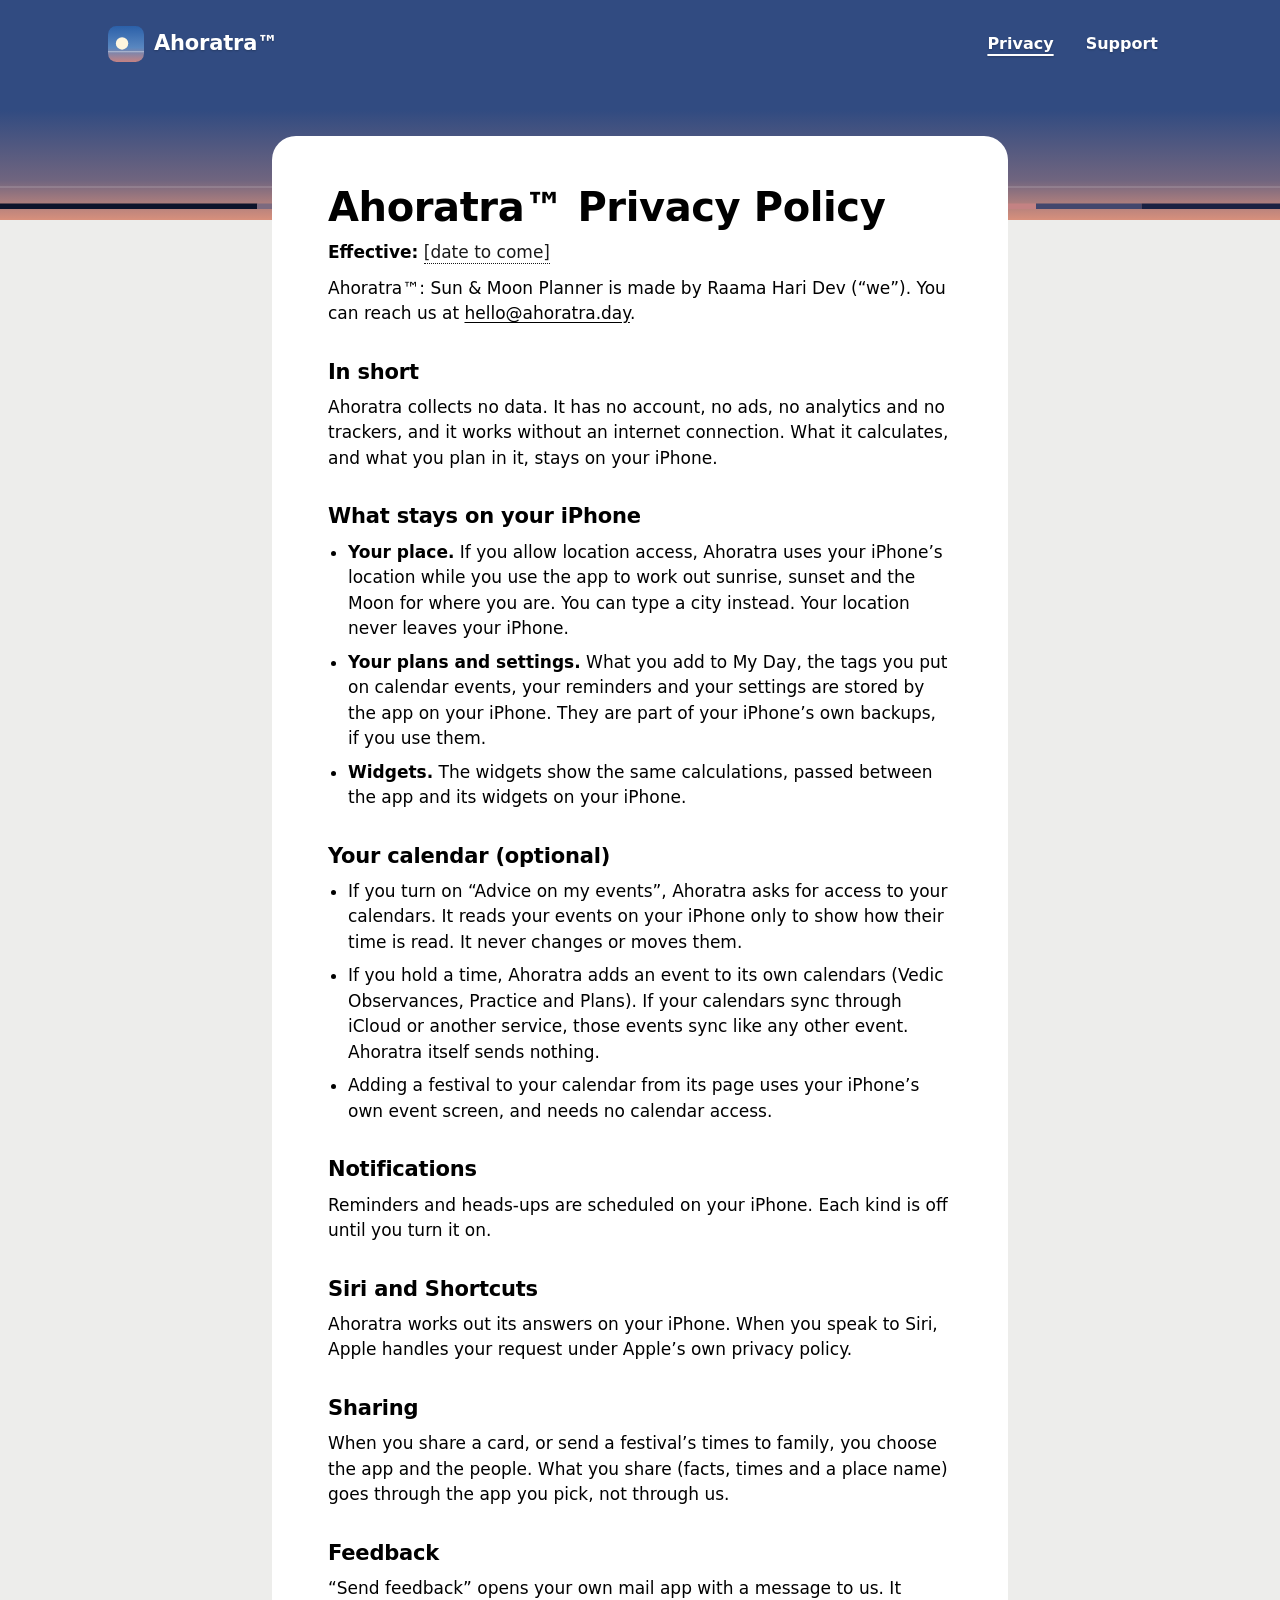
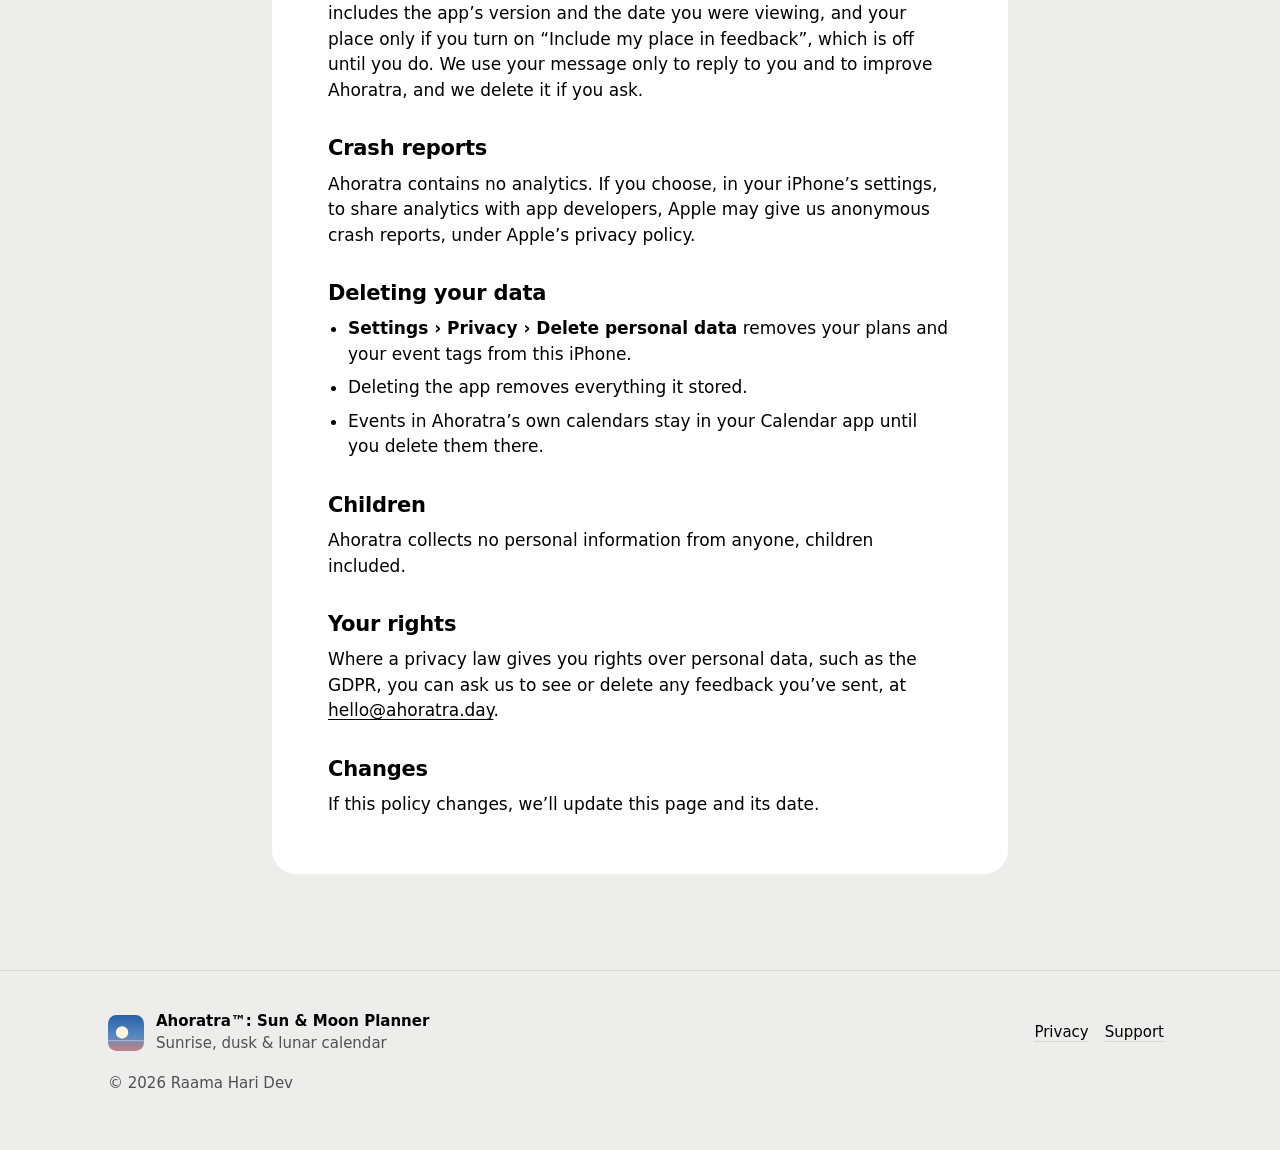
==== privacy/index.html @ 3776868d "No Apple Watch in 1.0.1 for now (D375): the home page lists widgets for the Lock Screen, the Home Sc" ====
<!doctype html>
<html lang="en">
<head>
<meta charset="utf-8">
<meta name="viewport" content="width=device-width, initial-scale=1">
<title>Ahoratra™ Privacy Policy</title>
<meta name="description" content="Ahoratra™ Privacy Policy">
<meta name="color-scheme" content="light dark">
<meta name="theme-color" content="#314B81" media="(prefers-color-scheme: light)">
<meta name="theme-color" content="#091024" media="(prefers-color-scheme: dark)">
<link rel="icon" href="/favicon.svg" type="image/svg+xml">
<link rel="apple-touch-icon" href="/apple-touch-icon.png">
<meta property="og:title" content="Ahoratra™: Sun &amp; Moon Planner">
<meta property="og:description" content="Sunrise, dusk &amp; lunar calendar">
<meta property="og:image" content="https://ahoratra.day/og.png">
<meta property="og:url" content="https://ahoratra.day/">
<link rel="stylesheet" href="/assets/site.css">
</head>
<body>
<div class="site">
<section class="slim"><div class="sky"><svg viewBox="0 0 1440 240" preserveAspectRatio="xMidYMax slice" aria-hidden="true" focusable="false"><defs><linearGradient id="sskyd" x1="0" y1="0" x2="0" y2="1"><stop offset="0" stop-color="#314B81"/><stop offset=".5" stop-color="#314B81"/><stop offset=".82" stop-color="#70657F"/><stop offset="1" stop-color="#D8907C"/></linearGradient><linearGradient id="sskyn" x1="0" y1="0" x2="0" y2="1"><stop offset="0" stop-color="#091024"/><stop offset=".7" stop-color="#0C1329"/><stop offset="1" stop-color="#101830"/></linearGradient><radialGradient id="sglow"><stop offset="0" stop-color="#FFAF7F" stop-opacity=".45"/><stop offset="1" stop-color="#FFAF7F" stop-opacity="0"/></radialGradient><radialGradient id="smglow"><stop offset="0" stop-color="#F6F4EC" stop-opacity=".22"/><stop offset="1" stop-color="#F6F4EC" stop-opacity="0"/></radialGradient></defs><g class="day"><rect width="1440" height="240" style="fill:url(#sskyd)"/></g><g class="night"><rect width="1440" height="240" style="fill:url(#sskyn)"/><circle cx="97" cy="179.48000000000002" r="1.0" style="fill:#FFFFFF;opacity:0.40"/><circle cx="194" cy="155.48000000000002" r="1.4" style="fill:#FFFFFF;opacity:0.50"/><circle cx="291" cy="176.48000000000002" r="0.7" style="fill:#FFFFFF;opacity:0.60"/><circle cx="388" cy="181.48000000000002" r="1.0" style="fill:#FFFFFF;opacity:0.30"/><circle cx="485" cy="170.48000000000002" r="1.4" style="fill:#FFFFFF;opacity:0.40"/><circle cx="582" cy="143.48000000000002" r="0.7" style="fill:#FFFFFF;opacity:0.50"/><circle cx="679" cy="161.48000000000002" r="1.0" style="fill:#FFFFFF;opacity:0.60"/><circle cx="776" cy="163.48000000000002" r="1.4" style="fill:#FFFFFF;opacity:0.30"/><circle cx="873" cy="149.48000000000002" r="0.7" style="fill:#FFFFFF;opacity:0.40"/><circle cx="970" cy="180.48000000000002" r="1.0" style="fill:#FFFFFF;opacity:0.50"/><circle cx="1067" cy="134.48000000000002" r="1.4" style="fill:#FFFFFF;opacity:0.60"/><circle cx="1164" cy="133.48000000000002" r="0.7" style="fill:#FFFFFF;opacity:0.30"/><circle cx="1261" cy="177.48000000000002" r="1.0" style="fill:#FFFFFF;opacity:0.40"/><circle cx="1358" cy="144.48000000000002" r="1.4" style="fill:#FFFFFF;opacity:0.50"/><circle cx="15" cy="156.48000000000002" r="0.7" style="fill:#FFFFFF;opacity:0.60"/><circle cx="112" cy="152.48000000000002" r="1.0" style="fill:#FFFFFF;opacity:0.30"/><circle cx="209" cy="132.48000000000002" r="1.4" style="fill:#FFFFFF;opacity:0.40"/><circle cx="306" cy="157.48000000000002" r="0.7" style="fill:#FFFFFF;opacity:0.50"/><circle cx="403" cy="166.48000000000002" r="1.0" style="fill:#FFFFFF;opacity:0.60"/><circle cx="500" cy="159.48000000000002" r="1.4" style="fill:#FFFFFF;opacity:0.30"/><circle cx="597" cy="136.48000000000002" r="0.7" style="fill:#FFFFFF;opacity:0.40"/><circle cx="694" cy="158.48000000000002" r="1.0" style="fill:#FFFFFF;opacity:0.50"/><circle cx="791" cy="164.48000000000002" r="1.4" style="fill:#FFFFFF;opacity:0.60"/><circle cx="888" cy="154.48000000000002" r="0.7" style="fill:#FFFFFF;opacity:0.30"/><circle cx="985" cy="128.48000000000002" r="1.0" style="fill:#FFFFFF;opacity:0.40"/><circle cx="1082" cy="147.48000000000002" r="1.4" style="fill:#FFFFFF;opacity:0.50"/><circle cx="1179" cy="150.48000000000002" r="0.7" style="fill:#FFFFFF;opacity:0.60"/><circle cx="1276" cy="137.48000000000002" r="1.0" style="fill:#FFFFFF;opacity:0.30"/><circle cx="1373" cy="169.48000000000002" r="1.4" style="fill:#FFFFFF;opacity:0.40"/><circle cx="30" cy="185.48000000000002" r="0.7" style="fill:#FFFFFF;opacity:0.50"/><circle cx="127" cy="185.48000000000002" r="1.0" style="fill:#FFFFFF;opacity:0.60"/><circle cx="224" cy="169.48000000000002" r="1.4" style="fill:#FFFFFF;opacity:0.30"/><circle cx="321" cy="137.48000000000002" r="0.7" style="fill:#FFFFFF;opacity:0.40"/><circle cx="418" cy="150.48000000000002" r="1.0" style="fill:#FFFFFF;opacity:0.50"/><circle cx="515" cy="147.48000000000002" r="1.4" style="fill:#FFFFFF;opacity:0.60"/><circle cx="612" cy="128.48000000000002" r="0.7" style="fill:#FFFFFF;opacity:0.30"/><circle cx="709" cy="154.48000000000002" r="1.0" style="fill:#FFFFFF;opacity:0.40"/><circle cx="806" cy="164.48000000000002" r="1.4" style="fill:#FFFFFF;opacity:0.50"/><circle cx="903" cy="158.48000000000002" r="0.7" style="fill:#FFFFFF;opacity:0.60"/></g><line x1="0" y1="204" x2="1440" y2="204" style="stroke:#FFFFFF;stroke-width:1;opacity:.28"/><rect x="0.0" y="222" width="302.4" height="6" style="fill:#0D142B"/><rect x="302.4" y="222" width="72.0" height="6" style="fill:#7C6A7F"/><rect x="374.4" y="222" width="374.4" height="6" style="fill:#6E94C1"/><rect x="748.8" y="222" width="345.6" height="6" style="fill:#5A86BC"/><rect x="1094.4" y="222" width="57.6" height="6" style="fill:#C48283"/><rect x="1152.0" y="222" width="115.2" height="6" style="fill:#43476D"/><rect x="1267.2" y="222" width="172.8" height="6" style="fill:#1A2142"/></svg></div><header class="hdr"><div class="wrap"><a class="brand" href="/"><svg class="icon" viewBox="0 0 64 64" aria-hidden="true" focusable="false"><defs><linearGradient id="igh" x1="0" y1="0" x2="0" y2="1"><stop offset="0" stop-color="#2B60A9"/><stop offset=".6" stop-color="#5987C0"/><stop offset="1" stop-color="#C48283"/></linearGradient></defs><rect width="64" height="64" rx="15" fill="url(#igh)"/><circle cx="25" cy="31" r="11" fill="#FFF6DE"/><rect x="0" y="45" width="64" height="1.6" fill="#FFFFFF" fill-opacity=".5"/></svg><span>Ahoratra™</span></a><nav aria-label="Site"><a href="/privacy/" aria-current="page">Privacy</a><a href="/support/">Support</a></nav></div></header></section><main id="main" class="doc"><article class="sheet"><h1>Ahoratra™ Privacy Policy</h1>
<p><strong>Effective:</strong> <span class="mark">[date to come]</span></p>
<p>Ahoratra™: Sun &amp; Moon Planner is made by Raama Hari Dev (“we”). You can reach us at <a href="mailto:hello@ahoratra.day">hello@ahoratra.day</a>.</p>
<h2>In short</h2>
<p>Ahoratra collects no data. It has no account, no ads, no analytics and no trackers, and it works without an internet connection. What it calculates, and what you plan in it, stays on your iPhone.</p>
<h2>What stays on your iPhone</h2>
<ul><li><strong>Your place.</strong> If you allow location access, Ahoratra uses your iPhone’s location while you use the app to work out sunrise, sunset and the Moon for where you are. You can type a city instead. Your location never leaves your iPhone.</li><li><strong>Your plans and settings.</strong> What you add to My Day, the tags you put on calendar events, your reminders and your settings are stored by the app on your iPhone. They are part of your iPhone’s own backups, if you use them.</li><li><strong>Widgets.</strong> The widgets show the same calculations, passed between the app and its widgets on your iPhone.</li></ul>
<h2>Your calendar (optional)</h2>
<ul><li>If you turn on “Advice on my events”, Ahoratra asks for access to your calendars. It reads your events on your iPhone only to show how their time is read. It never changes or moves them.</li><li>If you hold a time, Ahoratra adds an event to its own calendars (Vedic Observances, Practice and Plans). If your calendars sync through iCloud or another service, those events sync like any other event. Ahoratra itself sends nothing.</li><li>Adding a festival to your calendar from its page uses your iPhone’s own event screen, and needs no calendar access.</li></ul>
<h2>Notifications</h2>
<p>Reminders and heads-ups are scheduled on your iPhone. Each kind is off until you turn it on.</p>
<h2>Siri and Shortcuts</h2>
<p>Ahoratra works out its answers on your iPhone. When you speak to Siri, Apple handles your request under Apple’s own privacy policy.</p>
<h2>Sharing</h2>
<p>When you share a card, or send a festival’s times to family, you choose the app and the people. What you share (facts, times and a place name) goes through the app you pick, not through us.</p>
<h2>Feedback</h2>
<p>“Send feedback” opens your own mail app with a message to us. It includes the app’s version and the date you were viewing, and your place only if you turn on “Include my place in feedback”, which is off until you do. We use your message only to reply to you and to improve Ahoratra, and we delete it if you ask.</p>
<h2>Crash reports</h2>
<p>Ahoratra contains no analytics. If you choose, in your iPhone’s settings, to share analytics with app developers, Apple may give us anonymous crash reports, under Apple’s privacy policy.</p>
<h2>Deleting your data</h2>
<ul><li><strong>Settings › Privacy › Delete personal data</strong> removes your plans and your event tags from this iPhone.</li><li>Deleting the app removes everything it stored.</li><li>Events in Ahoratra’s own calendars stay in your Calendar app until you delete them there.</li></ul>
<h2>Children</h2>
<p>Ahoratra collects no personal information from anyone, children included.</p>
<h2>Your rights</h2>
<p>Where a privacy law gives you rights over personal data, such as the GDPR, you can ask us to see or delete any feedback you’ve sent, at <a href="mailto:hello@ahoratra.day">hello@ahoratra.day</a>.</p>
<h2>Changes</h2>
<p>If this policy changes, we’ll update this page and its date.</p></article></main><footer class="ftr"><div class="wrap"><div class="ftr-brand"><svg class="icon" viewBox="0 0 64 64" aria-hidden="true" focusable="false"><defs><linearGradient id="igf" x1="0" y1="0" x2="0" y2="1"><stop offset="0" stop-color="#2B60A9"/><stop offset=".6" stop-color="#5987C0"/><stop offset="1" stop-color="#C48283"/></linearGradient></defs><rect width="64" height="64" rx="15" fill="url(#igf)"/><circle cx="25" cy="31" r="11" fill="#FFF6DE"/><rect x="0" y="45" width="64" height="1.6" fill="#FFFFFF" fill-opacity=".5"/></svg><div><p class="ftr-name">Ahoratra™: Sun &amp; Moon Planner</p><p class="ftr-sub">Sunrise, dusk &amp; lunar calendar</p></div></div><nav aria-label="Footer"><a href="/privacy/">Privacy</a><a href="/support/">Support</a></nav><p class="copy">© 2026 Raama Hari Dev</p></div></footer>
</div>
</body>
</html>
---- assets/site.css ----
/* ahoratra.day — one stylesheet, system fonts only, no outside requests.
   Tokens are the app's (1.0.1 canvas): page #EDEDEB / #000000, cards #FFFFFF / #1C1C1E, ink #000000 / #FFFFFF,
   secondary ink #505055 / #AEAEB2, separators #D6D6D3 / #38383A. The sky is the app's: dusk by day, night in dark mode.
   Layout answers to the width of .site (a container), so the same CSS draws the phone and desktop boards. */

*, *::before, *::after { box-sizing: border-box; }
html { -webkit-text-size-adjust: 100%; text-size-adjust: 100%; }
html, body { margin: 0; }
body { background: #EDEDEB; }
@media (prefers-color-scheme: dark) { body { background: #000000; } }

.site {
  container: site / inline-size;
  --bg: #EDEDEB; --surface: #FFFFFF; --ink: #000000; --ink2: #505055; --sep: #D6D6D3;
  --btn: #000000; --btn-ink: #FFFFFF; --shadow: 0 24px 60px rgba(8, 18, 46, 0.22);
  background: var(--bg); color: var(--ink);
  font-family: -apple-system, BlinkMacSystemFont, "SF Pro Text", "SF Pro", system-ui, "Segoe UI", Roboto, "Helvetica Neue", Arial, sans-serif;
  font-size: 17px; line-height: 1.5; -webkit-font-smoothing: antialiased; font-kerning: normal;
}
.site[data-theme="dark"] {
  --bg: #000000; --surface: #1C1C1E; --ink: #FFFFFF; --ink2: #AEAEB2; --sep: #38383A;
  --btn: #FFFFFF; --btn-ink: #000000; --shadow: 0 24px 60px rgba(0, 0, 0, 0.6);
}
@media (prefers-color-scheme: dark) {
  .site:not([data-theme="light"]) {
    --bg: #000000; --surface: #1C1C1E; --ink: #FFFFFF; --ink2: #AEAEB2; --sep: #38383A;
    --btn: #FFFFFF; --btn-ink: #000000; --shadow: 0 24px 60px rgba(0, 0, 0, 0.6);
  }
}

/* the sky: dusk by day, night in dark mode */
.sky { position: absolute; inset: 0; overflow: hidden; }
.sky svg { display: block; width: 100%; height: 100%; }
.sky .night { display: none; }
.site[data-theme="dark"] .sky .day { display: none; }
.site[data-theme="dark"] .sky .night { display: inline; }
@media (prefers-color-scheme: dark) {
  .site:not([data-theme="light"]) .sky .day { display: none; }
  .site:not([data-theme="light"]) .sky .night { display: inline; }
}

a { color: inherit; }
a:focus-visible { outline: 3px solid #6E94C1; outline-offset: 3px; border-radius: 6px; }
.wrap { max-width: 1160px; margin: 0 auto; padding: 0 20px; }
.icon { display: block; width: 32px; height: 32px; flex-shrink: 0; }

/* words still to come: the canvas's dotted mark */
.mark { border-bottom: 1.5px dotted currentColor; padding-bottom: 1px; opacity: 0.9; }

/* header, over the sky */
.hdr { position: relative; z-index: 2; color: #FFFFFF; }
.hdr .wrap { display: flex; align-items: center; justify-content: space-between; gap: 12px; min-height: 72px; }
.brand { display: inline-flex; align-items: center; gap: 10px; min-height: 44px; text-decoration: none; font-size: 19px; font-weight: 600; letter-spacing: -0.2px; text-shadow: 0 1px 2px rgba(0, 0, 0, 0.22); }
.hdr nav { display: flex; gap: 4px; }
.hdr nav a { display: inline-flex; align-items: center; min-height: 44px; padding: 0 10px; text-decoration: none; font-size: 15px; font-weight: 600; text-shadow: 0 1px 2px rgba(0, 0, 0, 0.22); }
.hdr nav a:hover, .hdr nav a[aria-current="page"] { text-decoration: underline; text-underline-offset: 5px; text-decoration-thickness: 1.5px; }

/* the hero: the sky first */
.hero { position: relative; color: #FFFFFF; margin-bottom: 0; }
.hero-in { position: relative; z-index: 1; display: flex; flex-direction: column; align-items: stretch; padding-top: 28px; }
.hero-text { text-shadow: 0 1px 2px rgba(0, 0, 0, 0.22); }
.eyebrow { margin: 0; font-size: 15px; font-weight: 600; letter-spacing: 0.2px; opacity: 0.92; }
.hero h1 { margin: 8px 0 0; font-size: 38px; line-height: 1.1; font-weight: 700; letter-spacing: -0.6px; text-wrap: balance; }
.lede { margin: 16px 0 0; font-size: 18px; line-height: 1.5; max-width: 36ch; }
.cta { margin-top: 26px; display: flex; }
.cta-soon { margin: 0; display: inline-flex; align-items: center; min-height: 52px; padding: 0 24px; border-radius: 26px;
  border: 1.5px solid rgba(255, 255, 255, 0.9); color: #FFFFFF; font-size: 17px; font-weight: 600; letter-spacing: -0.2px; text-shadow: none; }
/* at launch: Apple's badge, unmodified; clear space a quarter of its height */
.badge { display: inline-block; padding: 14px; margin: -14px; line-height: 0; }
.badge img { display: block; height: 54px; width: auto; }
.badge-slot { display: inline-flex; align-items: center; justify-content: center; min-height: 54px; max-width: 340px; padding: 6px 14px;
  border: 1.5px dashed rgba(255, 255, 255, 0.85); border-radius: 10px; font-size: 13px; line-height: 1.35; color: #FFFFFF; text-shadow: none; }

/* screenshots: the capture itself, rounded like the screen, no device frame (Apple's marketing guidelines) */
.shot { margin: 0; }
.screen { display: block; width: 100%; aspect-ratio: 1320 / 2868; border-radius: 13% / 6%; overflow: hidden; background: var(--surface); box-shadow: var(--shadow); }
.screen img { display: block; width: 100%; height: 100%; object-fit: cover; }
.slot { display: flex; align-items: center; justify-content: center; padding: 24px; text-align: center; color: var(--ink2);
  font-size: 13px; line-height: 1.4; outline: 1.5px dashed var(--ink2); outline-offset: -10px; }
.hero-shot { width: 236px; margin: 36px auto -176px; position: relative; }

/* the sections, in W21's order */
main { display: block; }
.feat { padding: 64px 0 8px; }
.feat.first { padding-top: 220px; }
.feat .wrap { display: grid; gap: 32px; }
.feat .shot { width: 236px; justify-self: center; }
.kicker { margin: 0 0 10px; font-size: 13px; line-height: 1.4; font-weight: 700; letter-spacing: 0.9px; color: var(--ink2); }
.h { margin: 0; font-size: 28px; line-height: 1.15; font-weight: 700; letter-spacing: -0.4px; text-wrap: balance; }
.pts { margin: 18px 0 0; padding: 0; list-style: none; display: grid; gap: 12px; max-width: 34em; }
.pts li { position: relative; padding-left: 22px; color: var(--ink); }
.pts li::before { content: ""; position: absolute; left: 2px; top: 0.62em; width: 8px; height: 8px; border-radius: 4px; background: #C48283; }
.feat.cont { padding-top: 40px; }

/* the closing band: private by design, under the night sky's colors */
.band { position: relative; margin-top: 88px; color: #FFFFFF; }
.band-in { position: relative; z-index: 1; padding-top: 64px; padding-bottom: 88px; text-shadow: 0 1px 2px rgba(0, 0, 0, 0.22); }
.band .kicker { color: rgba(255, 255, 255, 0.86); }
.band .pts li { color: #FFFFFF; }
.band .pts li::before { background: #FFF6DE; }

/* footer */
.ftr { padding: 40px 0 56px; border-top: 1px solid var(--sep); color: var(--ink2); font-size: 15px; line-height: 1.45; }
.ftr .wrap { display: grid; gap: 18px; }
.ftr-brand { display: flex; gap: 12px; align-items: center; }
.ftr-name { margin: 0; color: var(--ink); font-weight: 600; }
.ftr-sub, .copy, .legal { margin: 0; }
.ftr nav { display: flex; gap: 8px; flex-wrap: wrap; }
.ftr nav a { display: inline-flex; align-items: center; min-height: 44px; padding: 0 8px; margin-left: -8px; color: var(--ink); text-decoration: underline; text-underline-offset: 4px; text-decoration-color: var(--sep); }
.legal { font-size: 13px; }

/* privacy and support: a slim sky, then the page as a sheet */
.slim { position: relative; min-height: 168px; }
.doc { position: relative; margin: -56px auto 0; max-width: 760px; padding: 0 12px 64px; }
.sheet { background: var(--surface); border-radius: 20px; padding: 28px 20px 36px; }
.sheet h1 { margin: 0; font-size: 30px; line-height: 1.15; font-weight: 700; letter-spacing: -0.4px; }
.sheet h2 { margin: 32px 0 8px; font-size: 21px; line-height: 1.25; font-weight: 700; letter-spacing: -0.2px; }
.sheet h3 { margin: 24px 0 4px; font-size: 17px; line-height: 1.35; font-weight: 700; }
.sheet p { margin: 10px 0 0; }
.sheet ul { margin: 10px 0 0; padding-left: 20px; display: grid; gap: 8px; }
.sheet a { text-underline-offset: 3px; }

/* desktop: from 760 px of width */
@container site (min-width: 760px) {
  .wrap { padding: 0 48px; }
  .icon { width: 36px; height: 36px; }
  .hdr .wrap { min-height: 88px; }
  .brand { font-size: 21px; }
  .hdr nav a { font-size: 16px; padding: 0 14px; }
  .hero-in { flex-direction: row; align-items: flex-end; justify-content: space-between; gap: 48px; padding-top: 56px; }
  .hero-text { padding-bottom: 150px; max-width: 640px; }
  .hero h1 { font-size: 60px; letter-spacing: -1.2px; }
  .lede { font-size: 21px; }
  .hero-shot { width: 300px; margin: 0 24px -200px 0; flex-shrink: 0; }
  .feat { padding: 96px 0 8px; }
  .feat.first { padding-top: 120px; }
  .feat.first .feat-text { max-width: 640px; }
  .feat .wrap { grid-template-columns: minmax(0, 1fr) 300px; align-items: center; column-gap: 96px; }
  .feat.flip .wrap { grid-template-columns: 300px minmax(0, 1fr); }
  .feat.flip .shot { order: -1; }
  .feat .shot { width: 300px; }
  .h { font-size: 44px; letter-spacing: -0.8px; }
  .pts { font-size: 19px; }
  .band-in { padding-top: 96px; padding-bottom: 120px; max-width: 900px; margin: 0 auto; }
  .ftr .wrap { grid-template-columns: 1fr auto; align-items: center; }
  .ftr .copy, .ftr .legal { grid-column: 1 / -1; }
  .slim { min-height: 220px; }
  .doc { margin-top: -84px; padding-bottom: 96px; }
  .sheet { padding: 48px 56px 56px; border-radius: 24px; }
  .sheet h1 { font-size: 40px; }
}
@media (prefers-reduced-motion: reduce) { * { scroll-behavior: auto; } }

/* Until M-101i's screenshots arrive (added by the Code Advisor, 2 Nov 2026).
   An empty slot (.screen.slot) hides its figure, and its section's text takes the full width. When a slot is replaced
   by the screenshot <img>, as each SHOT comment in index.html says, these rules stop matching on their own. */
.shot:has(> .slot) { display: none; }
body:has(.hero-shot > .slot) .feat.first { padding-top: 64px; }
.feat .wrap:has(> .shot > .slot) { grid-template-columns: minmax(0, 1fr); }
.feat .wrap:has(> .shot > .slot) .feat-text { max-width: 680px; }
@container site (min-width: 760px) {
  .feat .wrap:has(> .shot > .slot), .feat.flip .wrap:has(> .shot > .slot) { grid-template-columns: minmax(0, 1fr); }
}

/* Until the hero's screenshot arrives (Claude Design, 2 Nov 2026): the phone's hero keeps the sky's arc and horizon
   below the button, as the desktop's does, so the day's strip no longer runs through it. Like the rules above, it stops
   matching once shot-1 is in. */
body:has(.hero-shot > .slot) .hero-text { padding-bottom: 196px; }
@container site (min-width: 760px) {
  body:has(.hero-shot > .slot) .hero-text { padding-bottom: 150px; }
}
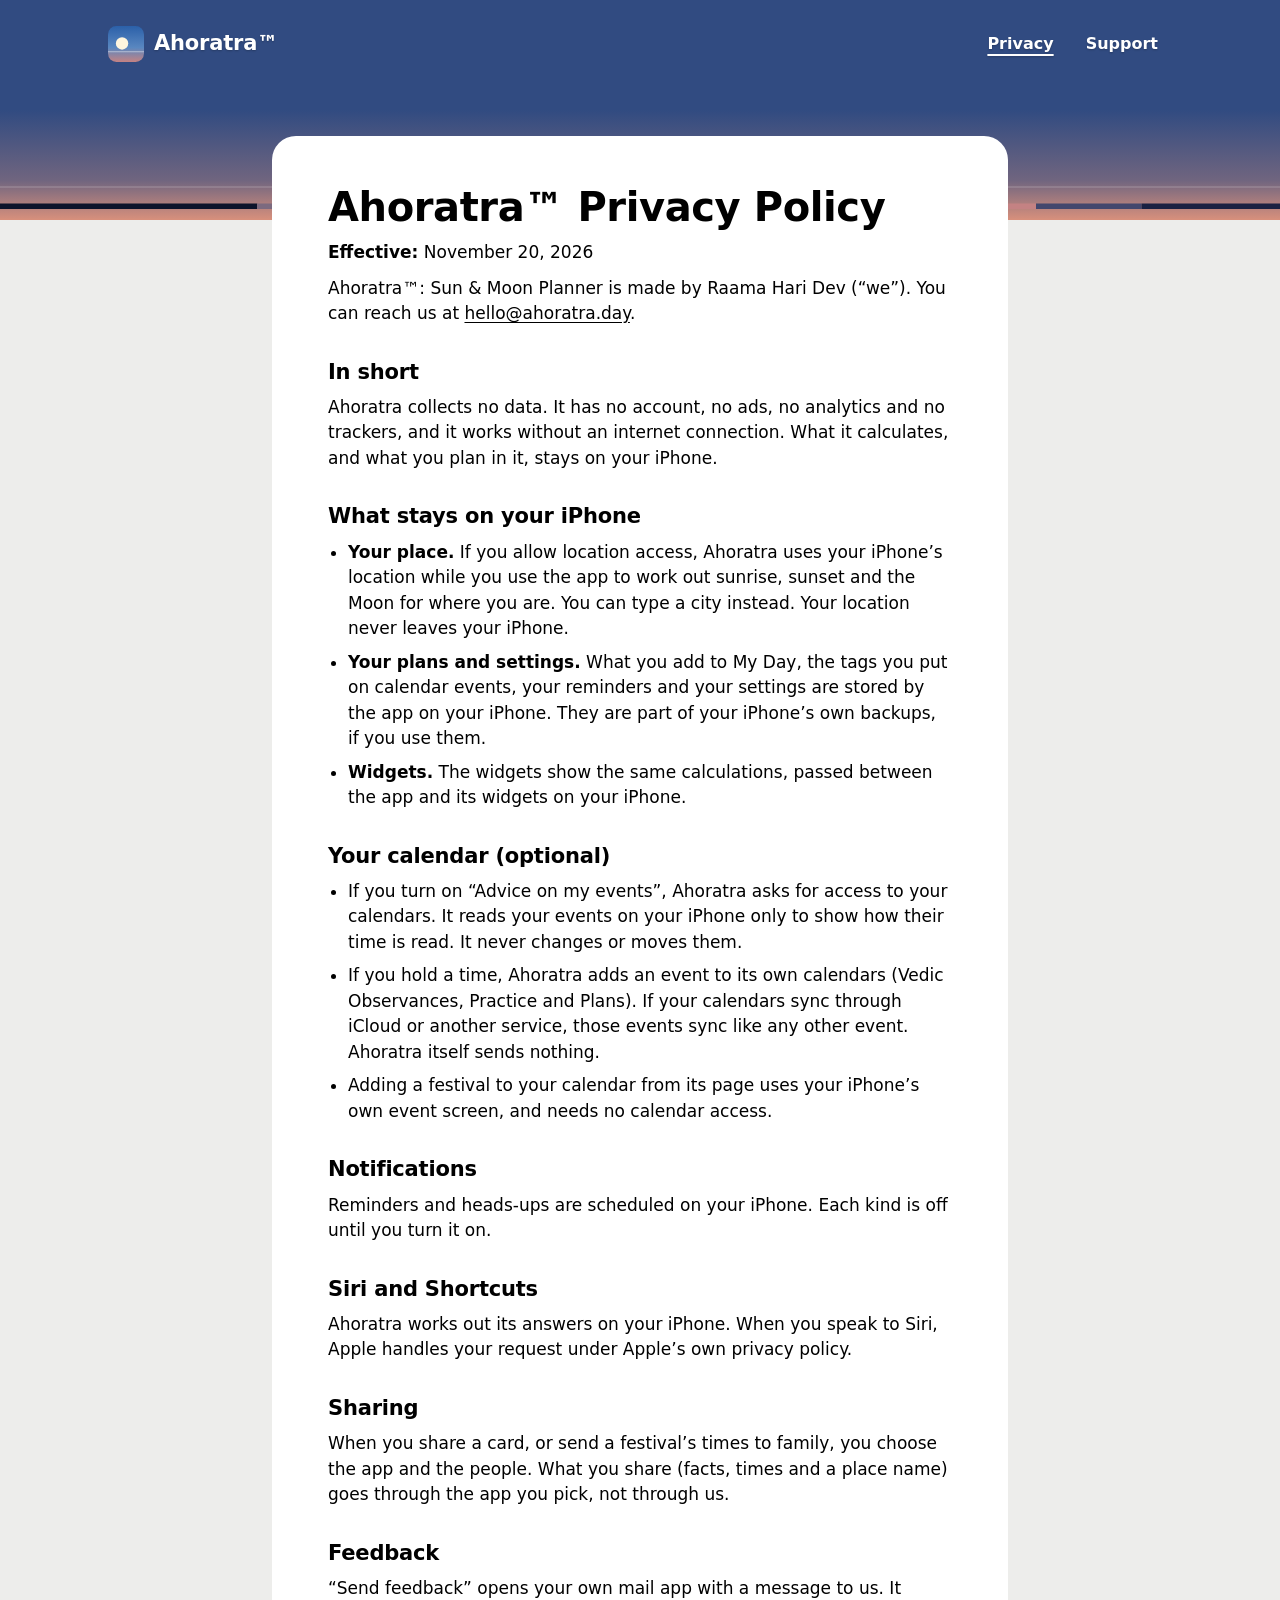
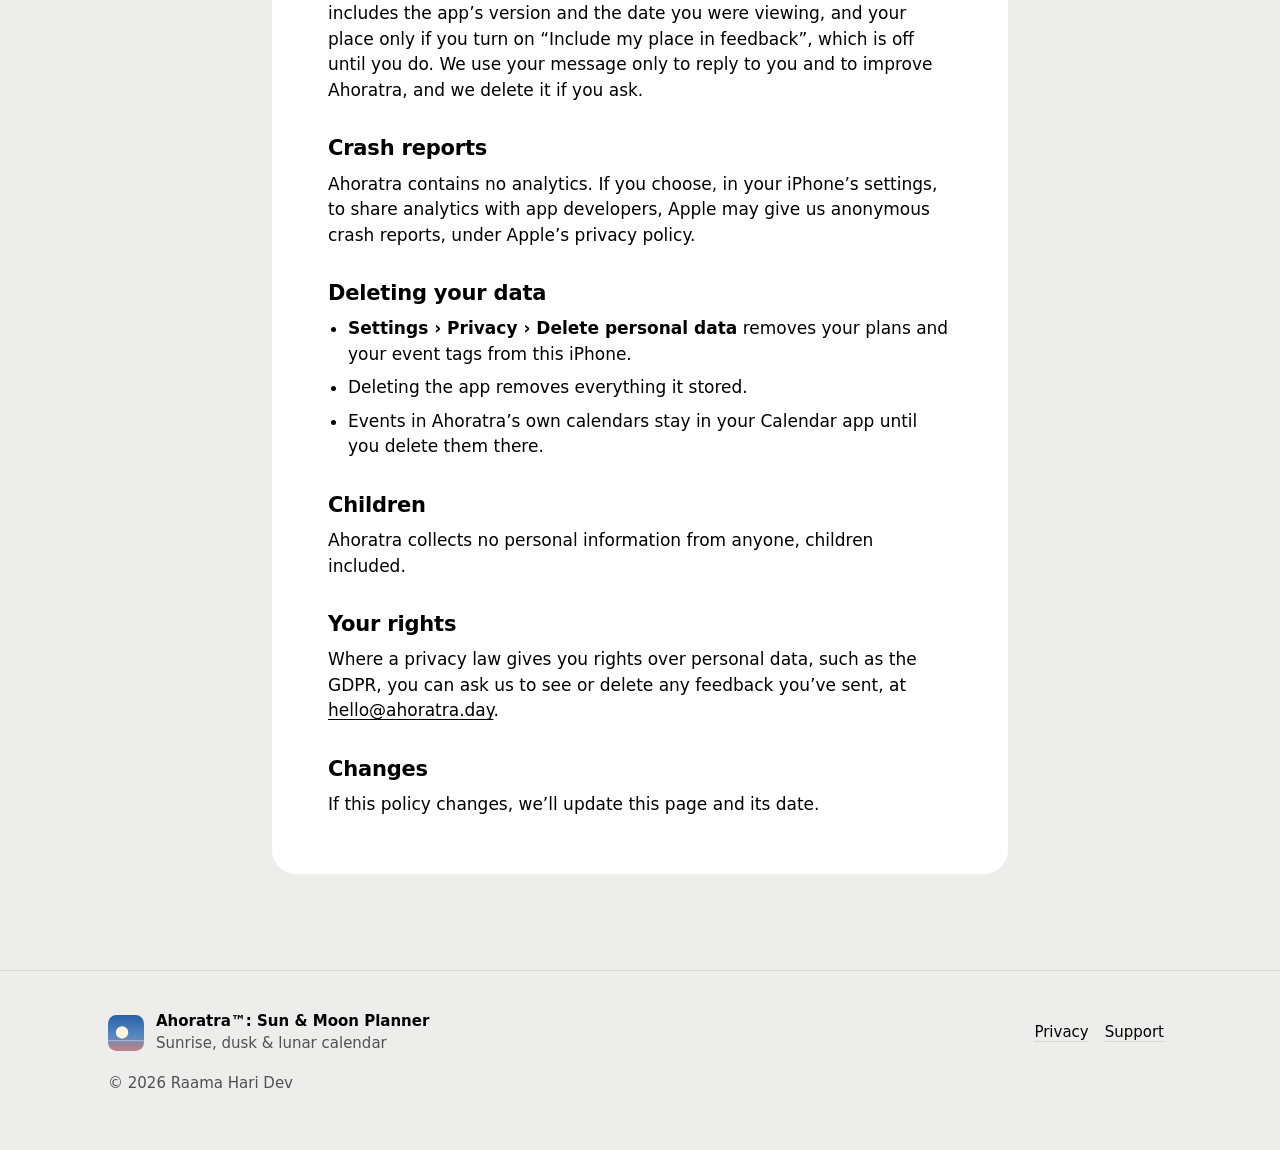
==== commit eb14148b: "Privacy: effective November 20, 2026 (D374), on the page from 3 Nov (D382) Co-Authored-By: Claude Op" ====
--- a/privacy/index.html
+++ b/privacy/index.html
@@ -8,7 +8,7 @@
 <meta name="color-scheme" content="light dark">
 <meta name="theme-color" content="#314B81" media="(prefers-color-scheme: light)">
 <meta name="theme-color" content="#091024" media="(prefers-color-scheme: dark)">
-<link rel="icon" href="/favicon.svg" type="image/svg+xml">
+<link rel="icon" href="/favicon.png" type="image/png">
 <link rel="apple-touch-icon" href="/apple-touch-icon.png">
 <meta property="og:title" content="Ahoratra™: Sun &amp; Moon Planner">
 <meta property="og:description" content="Sunrise, dusk &amp; lunar calendar">
@@ -19,7 +19,7 @@
 <body>
 <div class="site">
 <section class="slim"><div class="sky"><svg viewBox="0 0 1440 240" preserveAspectRatio="xMidYMax slice" aria-hidden="true" focusable="false"><defs><linearGradient id="sskyd" x1="0" y1="0" x2="0" y2="1"><stop offset="0" stop-color="#314B81"/><stop offset=".5" stop-color="#314B81"/><stop offset=".82" stop-color="#70657F"/><stop offset="1" stop-color="#D8907C"/></linearGradient><linearGradient id="sskyn" x1="0" y1="0" x2="0" y2="1"><stop offset="0" stop-color="#091024"/><stop offset=".7" stop-color="#0C1329"/><stop offset="1" stop-color="#101830"/></linearGradient><radialGradient id="sglow"><stop offset="0" stop-color="#FFAF7F" stop-opacity=".45"/><stop offset="1" stop-color="#FFAF7F" stop-opacity="0"/></radialGradient><radialGradient id="smglow"><stop offset="0" stop-color="#F6F4EC" stop-opacity=".22"/><stop offset="1" stop-color="#F6F4EC" stop-opacity="0"/></radialGradient></defs><g class="day"><rect width="1440" height="240" style="fill:url(#sskyd)"/></g><g class="night"><rect width="1440" height="240" style="fill:url(#sskyn)"/><circle cx="97" cy="179.48000000000002" r="1.0" style="fill:#FFFFFF;opacity:0.40"/><circle cx="194" cy="155.48000000000002" r="1.4" style="fill:#FFFFFF;opacity:0.50"/><circle cx="291" cy="176.48000000000002" r="0.7" style="fill:#FFFFFF;opacity:0.60"/><circle cx="388" cy="181.48000000000002" r="1.0" style="fill:#FFFFFF;opacity:0.30"/><circle cx="485" cy="170.48000000000002" r="1.4" style="fill:#FFFFFF;opacity:0.40"/><circle cx="582" cy="143.48000000000002" r="0.7" style="fill:#FFFFFF;opacity:0.50"/><circle cx="679" cy="161.48000000000002" r="1.0" style="fill:#FFFFFF;opacity:0.60"/><circle cx="776" cy="163.48000000000002" r="1.4" style="fill:#FFFFFF;opacity:0.30"/><circle cx="873" cy="149.48000000000002" r="0.7" style="fill:#FFFFFF;opacity:0.40"/><circle cx="970" cy="180.48000000000002" r="1.0" style="fill:#FFFFFF;opacity:0.50"/><circle cx="1067" cy="134.48000000000002" r="1.4" style="fill:#FFFFFF;opacity:0.60"/><circle cx="1164" cy="133.48000000000002" r="0.7" style="fill:#FFFFFF;opacity:0.30"/><circle cx="1261" cy="177.48000000000002" r="1.0" style="fill:#FFFFFF;opacity:0.40"/><circle cx="1358" cy="144.48000000000002" r="1.4" style="fill:#FFFFFF;opacity:0.50"/><circle cx="15" cy="156.48000000000002" r="0.7" style="fill:#FFFFFF;opacity:0.60"/><circle cx="112" cy="152.48000000000002" r="1.0" style="fill:#FFFFFF;opacity:0.30"/><circle cx="209" cy="132.48000000000002" r="1.4" style="fill:#FFFFFF;opacity:0.40"/><circle cx="306" cy="157.48000000000002" r="0.7" style="fill:#FFFFFF;opacity:0.50"/><circle cx="403" cy="166.48000000000002" r="1.0" style="fill:#FFFFFF;opacity:0.60"/><circle cx="500" cy="159.48000000000002" r="1.4" style="fill:#FFFFFF;opacity:0.30"/><circle cx="597" cy="136.48000000000002" r="0.7" style="fill:#FFFFFF;opacity:0.40"/><circle cx="694" cy="158.48000000000002" r="1.0" style="fill:#FFFFFF;opacity:0.50"/><circle cx="791" cy="164.48000000000002" r="1.4" style="fill:#FFFFFF;opacity:0.60"/><circle cx="888" cy="154.48000000000002" r="0.7" style="fill:#FFFFFF;opacity:0.30"/><circle cx="985" cy="128.48000000000002" r="1.0" style="fill:#FFFFFF;opacity:0.40"/><circle cx="1082" cy="147.48000000000002" r="1.4" style="fill:#FFFFFF;opacity:0.50"/><circle cx="1179" cy="150.48000000000002" r="0.7" style="fill:#FFFFFF;opacity:0.60"/><circle cx="1276" cy="137.48000000000002" r="1.0" style="fill:#FFFFFF;opacity:0.30"/><circle cx="1373" cy="169.48000000000002" r="1.4" style="fill:#FFFFFF;opacity:0.40"/><circle cx="30" cy="185.48000000000002" r="0.7" style="fill:#FFFFFF;opacity:0.50"/><circle cx="127" cy="185.48000000000002" r="1.0" style="fill:#FFFFFF;opacity:0.60"/><circle cx="224" cy="169.48000000000002" r="1.4" style="fill:#FFFFFF;opacity:0.30"/><circle cx="321" cy="137.48000000000002" r="0.7" style="fill:#FFFFFF;opacity:0.40"/><circle cx="418" cy="150.48000000000002" r="1.0" style="fill:#FFFFFF;opacity:0.50"/><circle cx="515" cy="147.48000000000002" r="1.4" style="fill:#FFFFFF;opacity:0.60"/><circle cx="612" cy="128.48000000000002" r="0.7" style="fill:#FFFFFF;opacity:0.30"/><circle cx="709" cy="154.48000000000002" r="1.0" style="fill:#FFFFFF;opacity:0.40"/><circle cx="806" cy="164.48000000000002" r="1.4" style="fill:#FFFFFF;opacity:0.50"/><circle cx="903" cy="158.48000000000002" r="0.7" style="fill:#FFFFFF;opacity:0.60"/></g><line x1="0" y1="204" x2="1440" y2="204" style="stroke:#FFFFFF;stroke-width:1;opacity:.28"/><rect x="0.0" y="222" width="302.4" height="6" style="fill:#0D142B"/><rect x="302.4" y="222" width="72.0" height="6" style="fill:#7C6A7F"/><rect x="374.4" y="222" width="374.4" height="6" style="fill:#6E94C1"/><rect x="748.8" y="222" width="345.6" height="6" style="fill:#5A86BC"/><rect x="1094.4" y="222" width="57.6" height="6" style="fill:#C48283"/><rect x="1152.0" y="222" width="115.2" height="6" style="fill:#43476D"/><rect x="1267.2" y="222" width="172.8" height="6" style="fill:#1A2142"/></svg></div><header class="hdr"><div class="wrap"><a class="brand" href="/"><svg class="icon" viewBox="0 0 64 64" aria-hidden="true" focusable="false"><defs><linearGradient id="igh" x1="0" y1="0" x2="0" y2="1"><stop offset="0" stop-color="#2B60A9"/><stop offset=".6" stop-color="#5987C0"/><stop offset="1" stop-color="#C48283"/></linearGradient></defs><rect width="64" height="64" rx="15" fill="url(#igh)"/><circle cx="25" cy="31" r="11" fill="#FFF6DE"/><rect x="0" y="45" width="64" height="1.6" fill="#FFFFFF" fill-opacity=".5"/></svg><span>Ahoratra™</span></a><nav aria-label="Site"><a href="/privacy/" aria-current="page">Privacy</a><a href="/support/">Support</a></nav></div></header></section><main id="main" class="doc"><article class="sheet"><h1>Ahoratra™ Privacy Policy</h1>
-<p><strong>Effective:</strong> <span class="mark">[date to come]</span></p>
+<p><strong>Effective:</strong> <time datetime="2026-11-20">November 20, 2026</time></p>
 <p>Ahoratra™: Sun &amp; Moon Planner is made by Raama Hari Dev (“we”). You can reach us at <a href="mailto:hello@ahoratra.day">hello@ahoratra.day</a>.</p>
 <h2>In short</h2>
 <p>Ahoratra collects no data. It has no account, no ads, no analytics and no trackers, and it works without an internet connection. What it calculates, and what you plan in it, stays on your iPhone.</p>
--- a/assets/site.css
+++ b/assets/site.css
@@ -75,6 +75,8 @@
 .shot { margin: 0; }
 .screen { display: block; width: 100%; aspect-ratio: 1320 / 2868; border-radius: 13% / 6%; overflow: hidden; background: var(--surface); box-shadow: var(--shadow); }
 .screen img { display: block; width: 100%; height: 100%; object-fit: cover; }
+/* a screenshot <img> in its figure on its own, as the SHOT comments drop it in: sized and rounded as .screen is */
+.shot > img { display: block; width: 100%; height: auto; border-radius: 13% / 6%; background: var(--surface); box-shadow: var(--shadow); }
 .slot { display: flex; align-items: center; justify-content: center; padding: 24px; text-align: center; color: var(--ink2);
   font-size: 13px; line-height: 1.4; outline: 1.5px dashed var(--ink2); outline-offset: -10px; }
 .hero-shot { width: 236px; margin: 36px auto -176px; position: relative; }
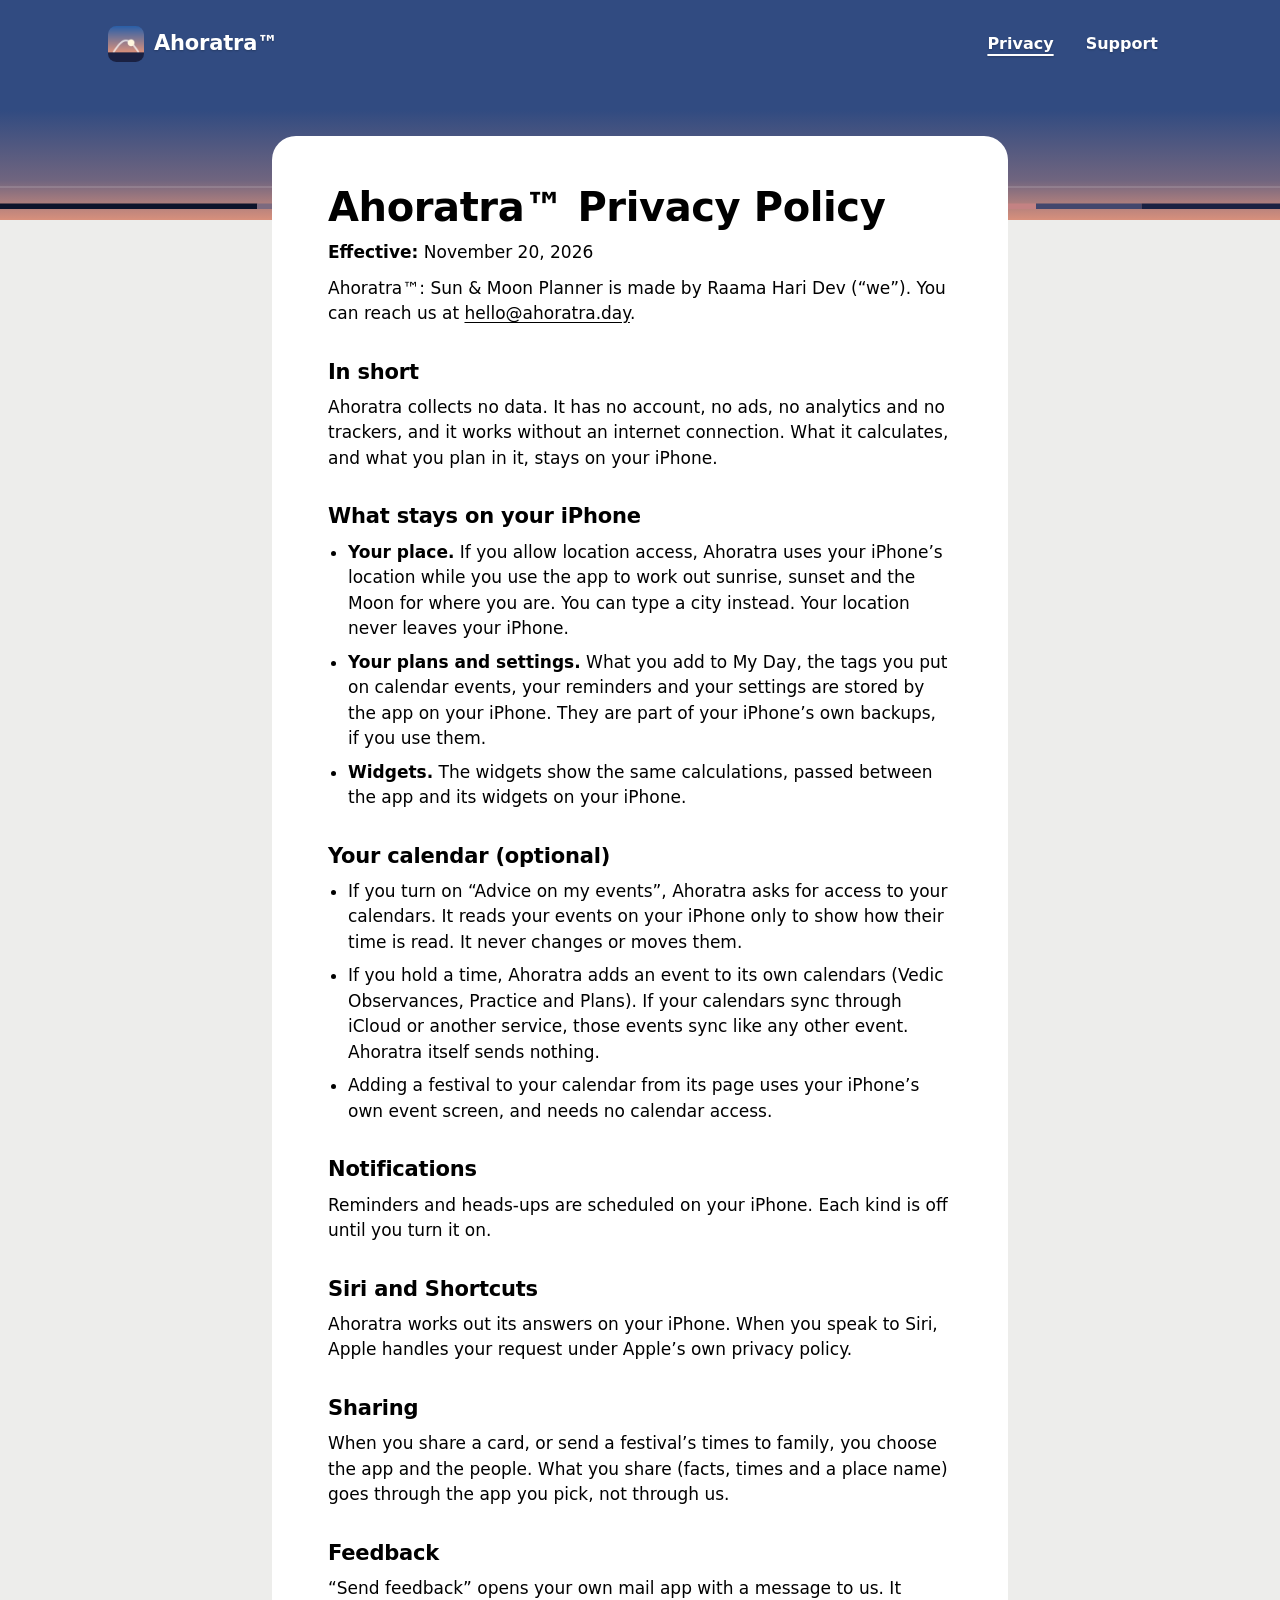
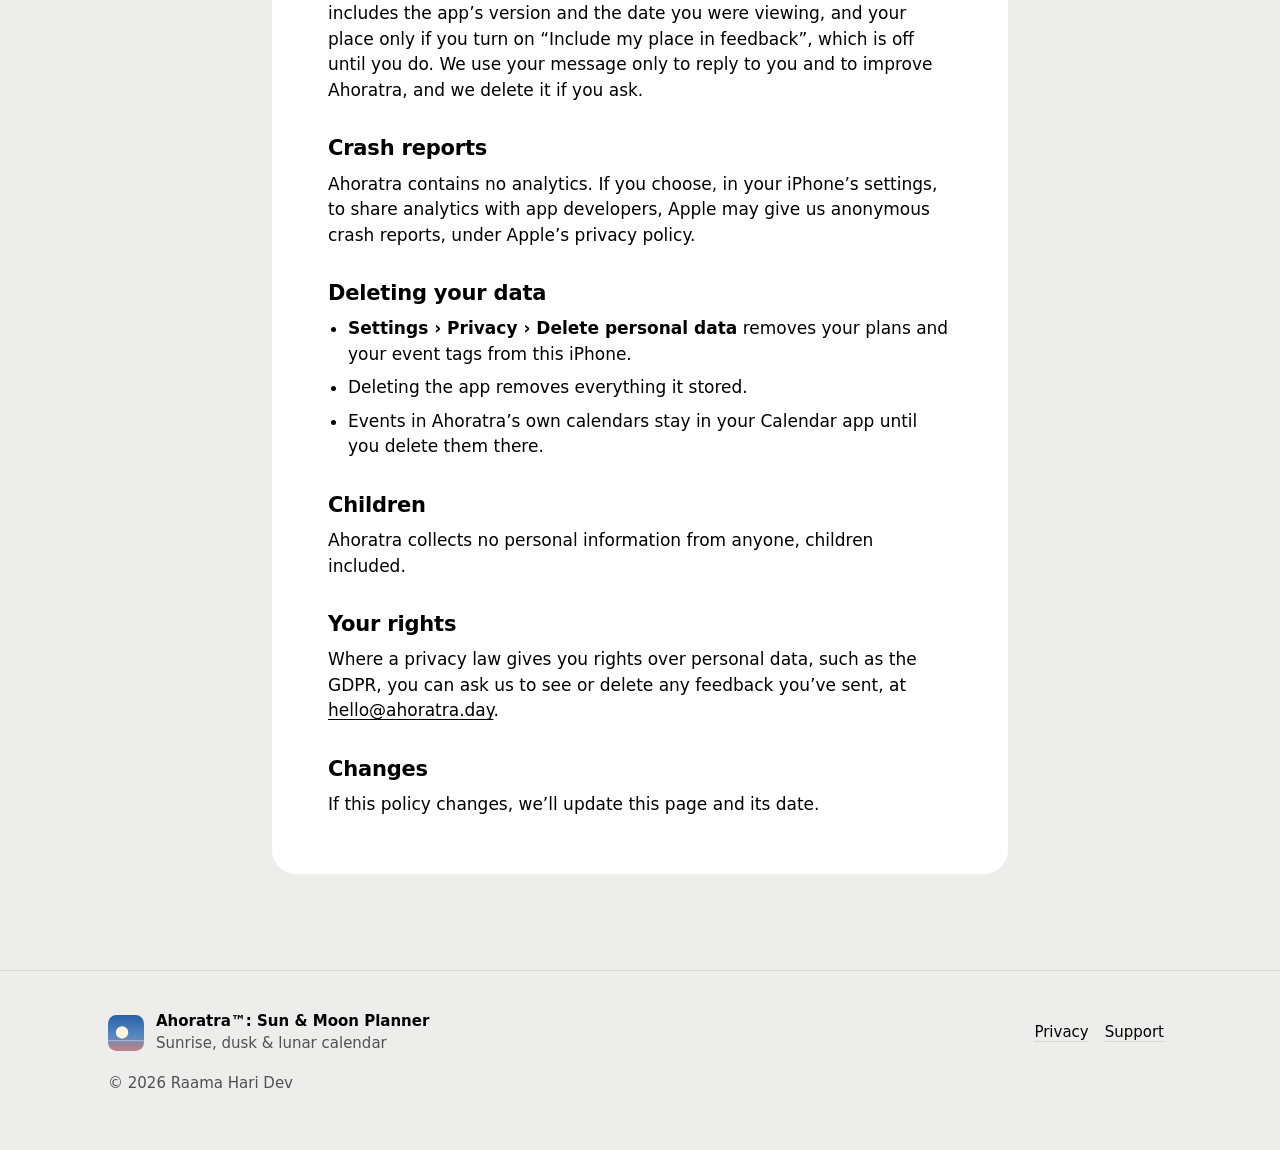
==== commit 1bc7897b: "Icon A (Sky) in the header and in the link preview (D378; the owner, 5 Nov) The header mark on all t" ====
--- a/privacy/index.html
+++ b/privacy/index.html
@@ -12,13 +12,13 @@
 <link rel="apple-touch-icon" href="/apple-touch-icon.png">
 <meta property="og:title" content="Ahoratra™: Sun &amp; Moon Planner">
 <meta property="og:description" content="Sunrise, dusk &amp; lunar calendar">
-<meta property="og:image" content="https://ahoratra.day/og.png">
+<meta property="og:image" content="https://ahoratra.day/og.png?v=2">
 <meta property="og:url" content="https://ahoratra.day/">
 <link rel="stylesheet" href="/assets/site.css">
 </head>
 <body>
 <div class="site">
-<section class="slim"><div class="sky"><svg viewBox="0 0 1440 240" preserveAspectRatio="xMidYMax slice" aria-hidden="true" focusable="false"><defs><linearGradient id="sskyd" x1="0" y1="0" x2="0" y2="1"><stop offset="0" stop-color="#314B81"/><stop offset=".5" stop-color="#314B81"/><stop offset=".82" stop-color="#70657F"/><stop offset="1" stop-color="#D8907C"/></linearGradient><linearGradient id="sskyn" x1="0" y1="0" x2="0" y2="1"><stop offset="0" stop-color="#091024"/><stop offset=".7" stop-color="#0C1329"/><stop offset="1" stop-color="#101830"/></linearGradient><radialGradient id="sglow"><stop offset="0" stop-color="#FFAF7F" stop-opacity=".45"/><stop offset="1" stop-color="#FFAF7F" stop-opacity="0"/></radialGradient><radialGradient id="smglow"><stop offset="0" stop-color="#F6F4EC" stop-opacity=".22"/><stop offset="1" stop-color="#F6F4EC" stop-opacity="0"/></radialGradient></defs><g class="day"><rect width="1440" height="240" style="fill:url(#sskyd)"/></g><g class="night"><rect width="1440" height="240" style="fill:url(#sskyn)"/><circle cx="97" cy="179.48000000000002" r="1.0" style="fill:#FFFFFF;opacity:0.40"/><circle cx="194" cy="155.48000000000002" r="1.4" style="fill:#FFFFFF;opacity:0.50"/><circle cx="291" cy="176.48000000000002" r="0.7" style="fill:#FFFFFF;opacity:0.60"/><circle cx="388" cy="181.48000000000002" r="1.0" style="fill:#FFFFFF;opacity:0.30"/><circle cx="485" cy="170.48000000000002" r="1.4" style="fill:#FFFFFF;opacity:0.40"/><circle cx="582" cy="143.48000000000002" r="0.7" style="fill:#FFFFFF;opacity:0.50"/><circle cx="679" cy="161.48000000000002" r="1.0" style="fill:#FFFFFF;opacity:0.60"/><circle cx="776" cy="163.48000000000002" r="1.4" style="fill:#FFFFFF;opacity:0.30"/><circle cx="873" cy="149.48000000000002" r="0.7" style="fill:#FFFFFF;opacity:0.40"/><circle cx="970" cy="180.48000000000002" r="1.0" style="fill:#FFFFFF;opacity:0.50"/><circle cx="1067" cy="134.48000000000002" r="1.4" style="fill:#FFFFFF;opacity:0.60"/><circle cx="1164" cy="133.48000000000002" r="0.7" style="fill:#FFFFFF;opacity:0.30"/><circle cx="1261" cy="177.48000000000002" r="1.0" style="fill:#FFFFFF;opacity:0.40"/><circle cx="1358" cy="144.48000000000002" r="1.4" style="fill:#FFFFFF;opacity:0.50"/><circle cx="15" cy="156.48000000000002" r="0.7" style="fill:#FFFFFF;opacity:0.60"/><circle cx="112" cy="152.48000000000002" r="1.0" style="fill:#FFFFFF;opacity:0.30"/><circle cx="209" cy="132.48000000000002" r="1.4" style="fill:#FFFFFF;opacity:0.40"/><circle cx="306" cy="157.48000000000002" r="0.7" style="fill:#FFFFFF;opacity:0.50"/><circle cx="403" cy="166.48000000000002" r="1.0" style="fill:#FFFFFF;opacity:0.60"/><circle cx="500" cy="159.48000000000002" r="1.4" style="fill:#FFFFFF;opacity:0.30"/><circle cx="597" cy="136.48000000000002" r="0.7" style="fill:#FFFFFF;opacity:0.40"/><circle cx="694" cy="158.48000000000002" r="1.0" style="fill:#FFFFFF;opacity:0.50"/><circle cx="791" cy="164.48000000000002" r="1.4" style="fill:#FFFFFF;opacity:0.60"/><circle cx="888" cy="154.48000000000002" r="0.7" style="fill:#FFFFFF;opacity:0.30"/><circle cx="985" cy="128.48000000000002" r="1.0" style="fill:#FFFFFF;opacity:0.40"/><circle cx="1082" cy="147.48000000000002" r="1.4" style="fill:#FFFFFF;opacity:0.50"/><circle cx="1179" cy="150.48000000000002" r="0.7" style="fill:#FFFFFF;opacity:0.60"/><circle cx="1276" cy="137.48000000000002" r="1.0" style="fill:#FFFFFF;opacity:0.30"/><circle cx="1373" cy="169.48000000000002" r="1.4" style="fill:#FFFFFF;opacity:0.40"/><circle cx="30" cy="185.48000000000002" r="0.7" style="fill:#FFFFFF;opacity:0.50"/><circle cx="127" cy="185.48000000000002" r="1.0" style="fill:#FFFFFF;opacity:0.60"/><circle cx="224" cy="169.48000000000002" r="1.4" style="fill:#FFFFFF;opacity:0.30"/><circle cx="321" cy="137.48000000000002" r="0.7" style="fill:#FFFFFF;opacity:0.40"/><circle cx="418" cy="150.48000000000002" r="1.0" style="fill:#FFFFFF;opacity:0.50"/><circle cx="515" cy="147.48000000000002" r="1.4" style="fill:#FFFFFF;opacity:0.60"/><circle cx="612" cy="128.48000000000002" r="0.7" style="fill:#FFFFFF;opacity:0.30"/><circle cx="709" cy="154.48000000000002" r="1.0" style="fill:#FFFFFF;opacity:0.40"/><circle cx="806" cy="164.48000000000002" r="1.4" style="fill:#FFFFFF;opacity:0.50"/><circle cx="903" cy="158.48000000000002" r="0.7" style="fill:#FFFFFF;opacity:0.60"/></g><line x1="0" y1="204" x2="1440" y2="204" style="stroke:#FFFFFF;stroke-width:1;opacity:.28"/><rect x="0.0" y="222" width="302.4" height="6" style="fill:#0D142B"/><rect x="302.4" y="222" width="72.0" height="6" style="fill:#7C6A7F"/><rect x="374.4" y="222" width="374.4" height="6" style="fill:#6E94C1"/><rect x="748.8" y="222" width="345.6" height="6" style="fill:#5A86BC"/><rect x="1094.4" y="222" width="57.6" height="6" style="fill:#C48283"/><rect x="1152.0" y="222" width="115.2" height="6" style="fill:#43476D"/><rect x="1267.2" y="222" width="172.8" height="6" style="fill:#1A2142"/></svg></div><header class="hdr"><div class="wrap"><a class="brand" href="/"><svg class="icon" viewBox="0 0 64 64" aria-hidden="true" focusable="false"><defs><linearGradient id="igh" x1="0" y1="0" x2="0" y2="1"><stop offset="0" stop-color="#2B60A9"/><stop offset=".6" stop-color="#5987C0"/><stop offset="1" stop-color="#C48283"/></linearGradient></defs><rect width="64" height="64" rx="15" fill="url(#igh)"/><circle cx="25" cy="31" r="11" fill="#FFF6DE"/><rect x="0" y="45" width="64" height="1.6" fill="#FFFFFF" fill-opacity=".5"/></svg><span>Ahoratra™</span></a><nav aria-label="Site"><a href="/privacy/" aria-current="page">Privacy</a><a href="/support/">Support</a></nav></div></header></section><main id="main" class="doc"><article class="sheet"><h1>Ahoratra™ Privacy Policy</h1>
+<section class="slim"><div class="sky"><svg viewBox="0 0 1440 240" preserveAspectRatio="xMidYMax slice" aria-hidden="true" focusable="false"><defs><linearGradient id="sskyd" x1="0" y1="0" x2="0" y2="1"><stop offset="0" stop-color="#314B81"/><stop offset=".5" stop-color="#314B81"/><stop offset=".82" stop-color="#70657F"/><stop offset="1" stop-color="#D8907C"/></linearGradient><linearGradient id="sskyn" x1="0" y1="0" x2="0" y2="1"><stop offset="0" stop-color="#091024"/><stop offset=".7" stop-color="#0C1329"/><stop offset="1" stop-color="#101830"/></linearGradient><radialGradient id="sglow"><stop offset="0" stop-color="#FFAF7F" stop-opacity=".45"/><stop offset="1" stop-color="#FFAF7F" stop-opacity="0"/></radialGradient><radialGradient id="smglow"><stop offset="0" stop-color="#F6F4EC" stop-opacity=".22"/><stop offset="1" stop-color="#F6F4EC" stop-opacity="0"/></radialGradient></defs><g class="day"><rect width="1440" height="240" style="fill:url(#sskyd)"/></g><g class="night"><rect width="1440" height="240" style="fill:url(#sskyn)"/><circle cx="97" cy="179.48000000000002" r="1.0" style="fill:#FFFFFF;opacity:0.40"/><circle cx="194" cy="155.48000000000002" r="1.4" style="fill:#FFFFFF;opacity:0.50"/><circle cx="291" cy="176.48000000000002" r="0.7" style="fill:#FFFFFF;opacity:0.60"/><circle cx="388" cy="181.48000000000002" r="1.0" style="fill:#FFFFFF;opacity:0.30"/><circle cx="485" cy="170.48000000000002" r="1.4" style="fill:#FFFFFF;opacity:0.40"/><circle cx="582" cy="143.48000000000002" r="0.7" style="fill:#FFFFFF;opacity:0.50"/><circle cx="679" cy="161.48000000000002" r="1.0" style="fill:#FFFFFF;opacity:0.60"/><circle cx="776" cy="163.48000000000002" r="1.4" style="fill:#FFFFFF;opacity:0.30"/><circle cx="873" cy="149.48000000000002" r="0.7" style="fill:#FFFFFF;opacity:0.40"/><circle cx="970" cy="180.48000000000002" r="1.0" style="fill:#FFFFFF;opacity:0.50"/><circle cx="1067" cy="134.48000000000002" r="1.4" style="fill:#FFFFFF;opacity:0.60"/><circle cx="1164" cy="133.48000000000002" r="0.7" style="fill:#FFFFFF;opacity:0.30"/><circle cx="1261" cy="177.48000000000002" r="1.0" style="fill:#FFFFFF;opacity:0.40"/><circle cx="1358" cy="144.48000000000002" r="1.4" style="fill:#FFFFFF;opacity:0.50"/><circle cx="15" cy="156.48000000000002" r="0.7" style="fill:#FFFFFF;opacity:0.60"/><circle cx="112" cy="152.48000000000002" r="1.0" style="fill:#FFFFFF;opacity:0.30"/><circle cx="209" cy="132.48000000000002" r="1.4" style="fill:#FFFFFF;opacity:0.40"/><circle cx="306" cy="157.48000000000002" r="0.7" style="fill:#FFFFFF;opacity:0.50"/><circle cx="403" cy="166.48000000000002" r="1.0" style="fill:#FFFFFF;opacity:0.60"/><circle cx="500" cy="159.48000000000002" r="1.4" style="fill:#FFFFFF;opacity:0.30"/><circle cx="597" cy="136.48000000000002" r="0.7" style="fill:#FFFFFF;opacity:0.40"/><circle cx="694" cy="158.48000000000002" r="1.0" style="fill:#FFFFFF;opacity:0.50"/><circle cx="791" cy="164.48000000000002" r="1.4" style="fill:#FFFFFF;opacity:0.60"/><circle cx="888" cy="154.48000000000002" r="0.7" style="fill:#FFFFFF;opacity:0.30"/><circle cx="985" cy="128.48000000000002" r="1.0" style="fill:#FFFFFF;opacity:0.40"/><circle cx="1082" cy="147.48000000000002" r="1.4" style="fill:#FFFFFF;opacity:0.50"/><circle cx="1179" cy="150.48000000000002" r="0.7" style="fill:#FFFFFF;opacity:0.60"/><circle cx="1276" cy="137.48000000000002" r="1.0" style="fill:#FFFFFF;opacity:0.30"/><circle cx="1373" cy="169.48000000000002" r="1.4" style="fill:#FFFFFF;opacity:0.40"/><circle cx="30" cy="185.48000000000002" r="0.7" style="fill:#FFFFFF;opacity:0.50"/><circle cx="127" cy="185.48000000000002" r="1.0" style="fill:#FFFFFF;opacity:0.60"/><circle cx="224" cy="169.48000000000002" r="1.4" style="fill:#FFFFFF;opacity:0.30"/><circle cx="321" cy="137.48000000000002" r="0.7" style="fill:#FFFFFF;opacity:0.40"/><circle cx="418" cy="150.48000000000002" r="1.0" style="fill:#FFFFFF;opacity:0.50"/><circle cx="515" cy="147.48000000000002" r="1.4" style="fill:#FFFFFF;opacity:0.60"/><circle cx="612" cy="128.48000000000002" r="0.7" style="fill:#FFFFFF;opacity:0.30"/><circle cx="709" cy="154.48000000000002" r="1.0" style="fill:#FFFFFF;opacity:0.40"/><circle cx="806" cy="164.48000000000002" r="1.4" style="fill:#FFFFFF;opacity:0.50"/><circle cx="903" cy="158.48000000000002" r="0.7" style="fill:#FFFFFF;opacity:0.60"/></g><line x1="0" y1="204" x2="1440" y2="204" style="stroke:#FFFFFF;stroke-width:1;opacity:.28"/><rect x="0.0" y="222" width="302.4" height="6" style="fill:#0D142B"/><rect x="302.4" y="222" width="72.0" height="6" style="fill:#7C6A7F"/><rect x="374.4" y="222" width="374.4" height="6" style="fill:#6E94C1"/><rect x="748.8" y="222" width="345.6" height="6" style="fill:#5A86BC"/><rect x="1094.4" y="222" width="57.6" height="6" style="fill:#C48283"/><rect x="1152.0" y="222" width="115.2" height="6" style="fill:#43476D"/><rect x="1267.2" y="222" width="172.8" height="6" style="fill:#1A2142"/></svg></div><header class="hdr"><div class="wrap"><a class="brand" href="/"><img class="icon" src="/apple-touch-icon.png" alt="" width="36" height="36"><span>Ahoratra™</span></a><nav aria-label="Site"><a href="/privacy/" aria-current="page">Privacy</a><a href="/support/">Support</a></nav></div></header></section><main id="main" class="doc"><article class="sheet"><h1>Ahoratra™ Privacy Policy</h1>
 <p><strong>Effective:</strong> <time datetime="2026-11-20">November 20, 2026</time></p>
 <p>Ahoratra™: Sun &amp; Moon Planner is made by Raama Hari Dev (“we”). You can reach us at <a href="mailto:hello@ahoratra.day">hello@ahoratra.day</a>.</p>
 <h2>In short</h2>
--- a/assets/site.css
+++ b/assets/site.css
@@ -171,3 +171,4 @@
 @container site (min-width: 760px) {
   body:has(.hero-shot > .slot) .hero-text { padding-bottom: 150px; }
 }
+.brand img.icon { border-radius: 23%; }
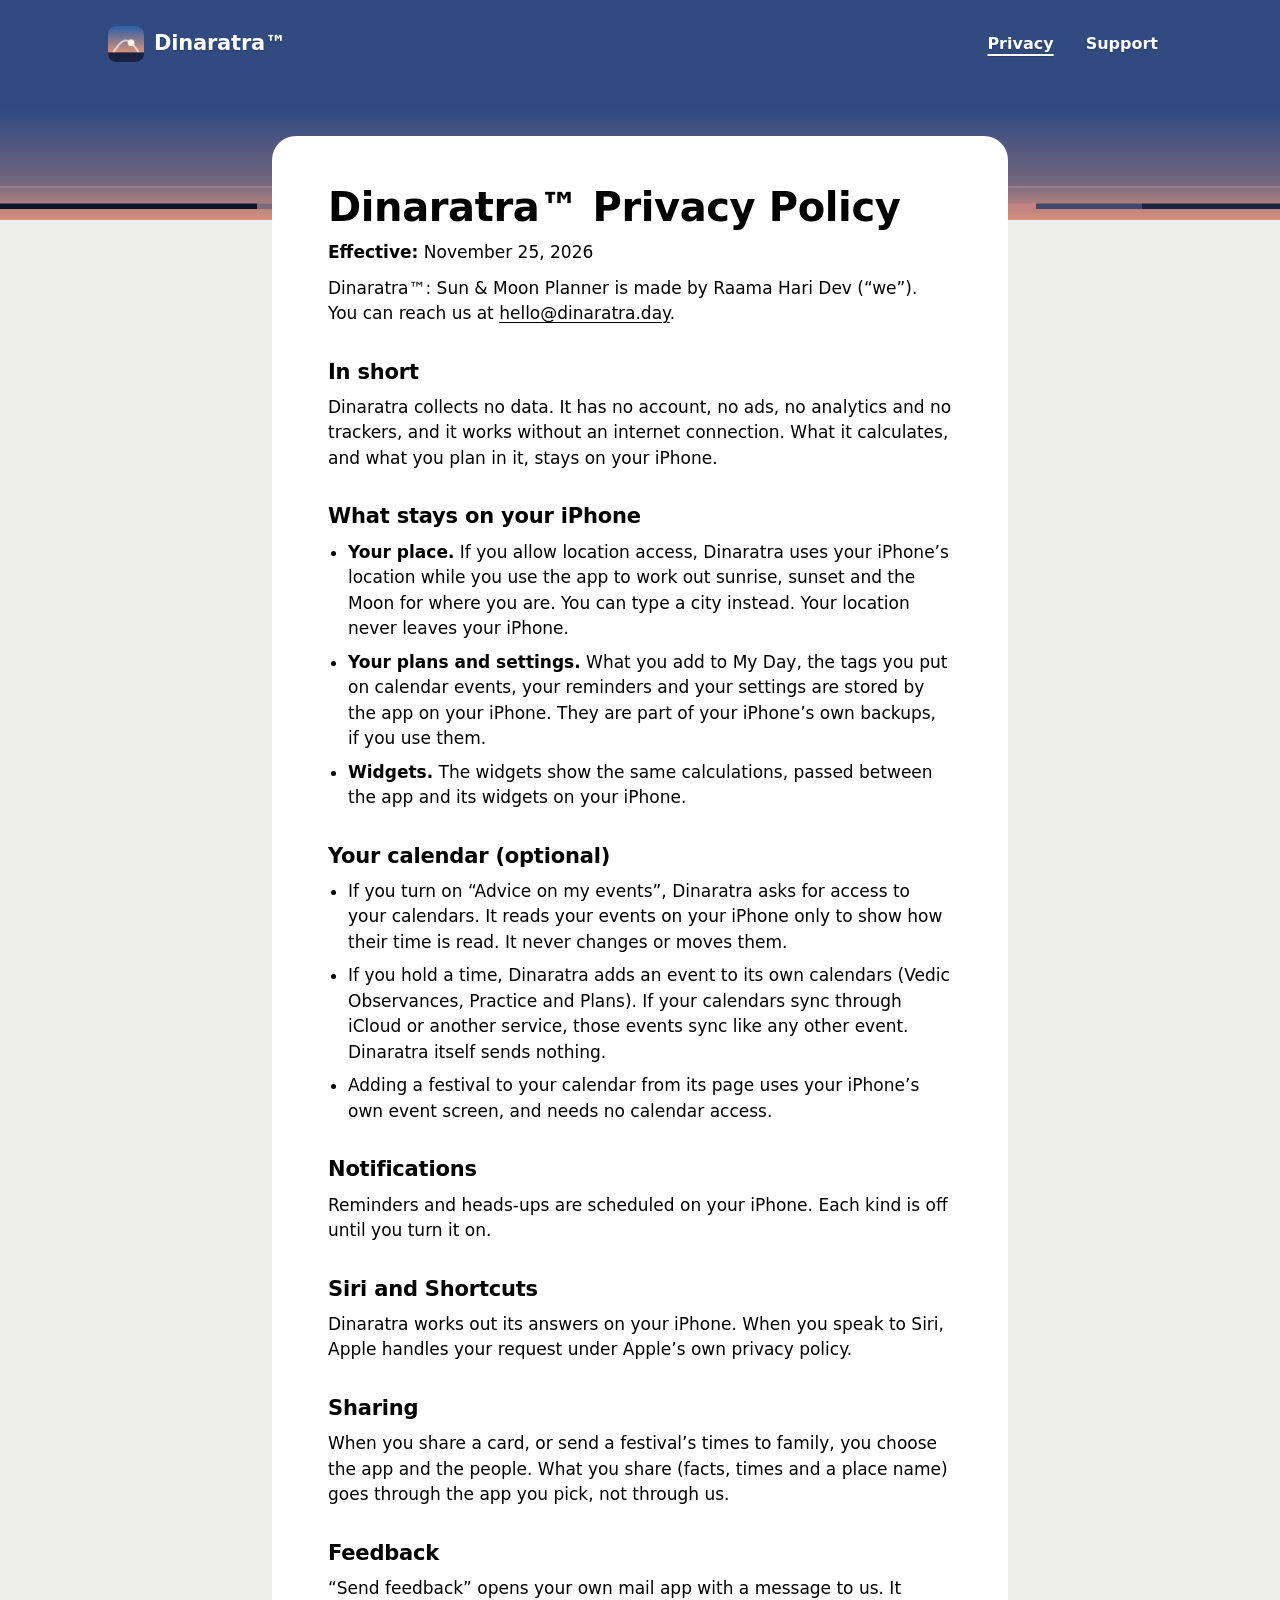
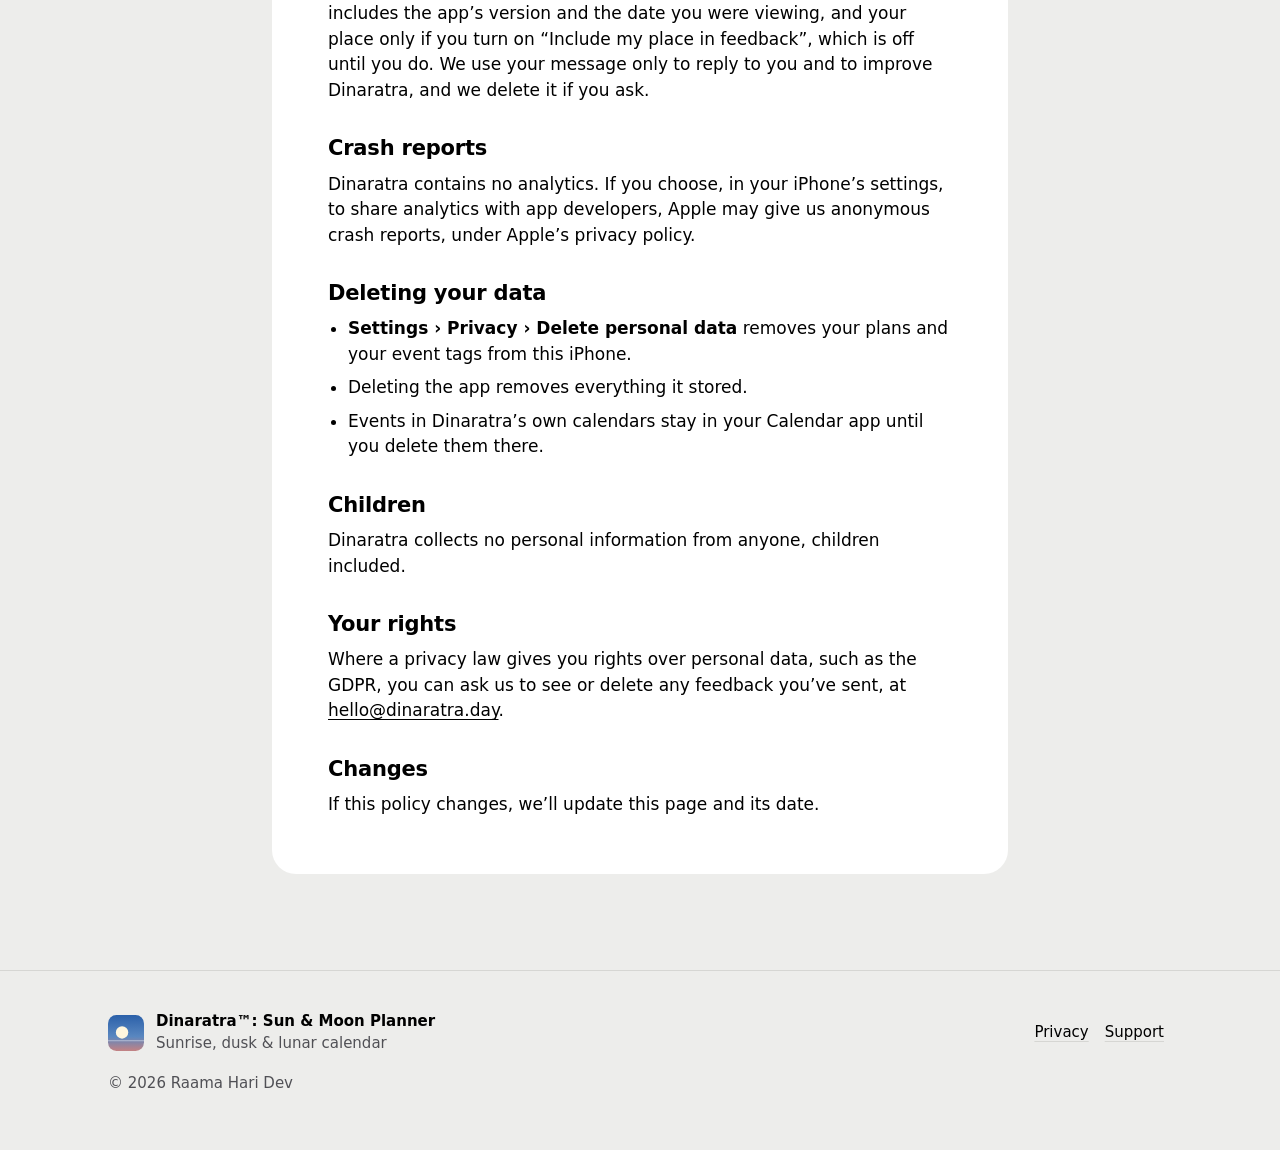
==== commit bca18620: "Dinaratra: the site moves to dinaratra.day (D410) The pages say Dinaratra, the addresses are @dinara" ====
--- a/privacy/index.html
+++ b/privacy/index.html
@@ -3,48 +3,49 @@
 <head>
 <meta charset="utf-8">
 <meta name="viewport" content="width=device-width, initial-scale=1">
-<title>Ahoratra™ Privacy Policy</title>
-<meta name="description" content="Ahoratra™ Privacy Policy">
+<meta name="apple-itunes-app" content="app-id=6817597114">
+<title>Dinaratra™ Privacy Policy</title>
+<meta name="description" content="Dinaratra™ Privacy Policy">
 <meta name="color-scheme" content="light dark">
 <meta name="theme-color" content="#314B81" media="(prefers-color-scheme: light)">
 <meta name="theme-color" content="#091024" media="(prefers-color-scheme: dark)">
 <link rel="icon" href="/favicon.png" type="image/png">
 <link rel="apple-touch-icon" href="/apple-touch-icon.png">
-<meta property="og:title" content="Ahoratra™: Sun &amp; Moon Planner">
+<meta property="og:title" content="Dinaratra™: Sun &amp; Moon Planner">
 <meta property="og:description" content="Sunrise, dusk &amp; lunar calendar">
-<meta property="og:image" content="https://ahoratra.day/og.png?v=2">
-<meta property="og:url" content="https://ahoratra.day/">
+<meta property="og:image" content="https://dinaratra.day/og.png?v=3">
+<meta property="og:url" content="https://dinaratra.day/">
 <link rel="stylesheet" href="/assets/site.css">
 </head>
 <body>
 <div class="site">
-<section class="slim"><div class="sky"><svg viewBox="0 0 1440 240" preserveAspectRatio="xMidYMax slice" aria-hidden="true" focusable="false"><defs><linearGradient id="sskyd" x1="0" y1="0" x2="0" y2="1"><stop offset="0" stop-color="#314B81"/><stop offset=".5" stop-color="#314B81"/><stop offset=".82" stop-color="#70657F"/><stop offset="1" stop-color="#D8907C"/></linearGradient><linearGradient id="sskyn" x1="0" y1="0" x2="0" y2="1"><stop offset="0" stop-color="#091024"/><stop offset=".7" stop-color="#0C1329"/><stop offset="1" stop-color="#101830"/></linearGradient><radialGradient id="sglow"><stop offset="0" stop-color="#FFAF7F" stop-opacity=".45"/><stop offset="1" stop-color="#FFAF7F" stop-opacity="0"/></radialGradient><radialGradient id="smglow"><stop offset="0" stop-color="#F6F4EC" stop-opacity=".22"/><stop offset="1" stop-color="#F6F4EC" stop-opacity="0"/></radialGradient></defs><g class="day"><rect width="1440" height="240" style="fill:url(#sskyd)"/></g><g class="night"><rect width="1440" height="240" style="fill:url(#sskyn)"/><circle cx="97" cy="179.48000000000002" r="1.0" style="fill:#FFFFFF;opacity:0.40"/><circle cx="194" cy="155.48000000000002" r="1.4" style="fill:#FFFFFF;opacity:0.50"/><circle cx="291" cy="176.48000000000002" r="0.7" style="fill:#FFFFFF;opacity:0.60"/><circle cx="388" cy="181.48000000000002" r="1.0" style="fill:#FFFFFF;opacity:0.30"/><circle cx="485" cy="170.48000000000002" r="1.4" style="fill:#FFFFFF;opacity:0.40"/><circle cx="582" cy="143.48000000000002" r="0.7" style="fill:#FFFFFF;opacity:0.50"/><circle cx="679" cy="161.48000000000002" r="1.0" style="fill:#FFFFFF;opacity:0.60"/><circle cx="776" cy="163.48000000000002" r="1.4" style="fill:#FFFFFF;opacity:0.30"/><circle cx="873" cy="149.48000000000002" r="0.7" style="fill:#FFFFFF;opacity:0.40"/><circle cx="970" cy="180.48000000000002" r="1.0" style="fill:#FFFFFF;opacity:0.50"/><circle cx="1067" cy="134.48000000000002" r="1.4" style="fill:#FFFFFF;opacity:0.60"/><circle cx="1164" cy="133.48000000000002" r="0.7" style="fill:#FFFFFF;opacity:0.30"/><circle cx="1261" cy="177.48000000000002" r="1.0" style="fill:#FFFFFF;opacity:0.40"/><circle cx="1358" cy="144.48000000000002" r="1.4" style="fill:#FFFFFF;opacity:0.50"/><circle cx="15" cy="156.48000000000002" r="0.7" style="fill:#FFFFFF;opacity:0.60"/><circle cx="112" cy="152.48000000000002" r="1.0" style="fill:#FFFFFF;opacity:0.30"/><circle cx="209" cy="132.48000000000002" r="1.4" style="fill:#FFFFFF;opacity:0.40"/><circle cx="306" cy="157.48000000000002" r="0.7" style="fill:#FFFFFF;opacity:0.50"/><circle cx="403" cy="166.48000000000002" r="1.0" style="fill:#FFFFFF;opacity:0.60"/><circle cx="500" cy="159.48000000000002" r="1.4" style="fill:#FFFFFF;opacity:0.30"/><circle cx="597" cy="136.48000000000002" r="0.7" style="fill:#FFFFFF;opacity:0.40"/><circle cx="694" cy="158.48000000000002" r="1.0" style="fill:#FFFFFF;opacity:0.50"/><circle cx="791" cy="164.48000000000002" r="1.4" style="fill:#FFFFFF;opacity:0.60"/><circle cx="888" cy="154.48000000000002" r="0.7" style="fill:#FFFFFF;opacity:0.30"/><circle cx="985" cy="128.48000000000002" r="1.0" style="fill:#FFFFFF;opacity:0.40"/><circle cx="1082" cy="147.48000000000002" r="1.4" style="fill:#FFFFFF;opacity:0.50"/><circle cx="1179" cy="150.48000000000002" r="0.7" style="fill:#FFFFFF;opacity:0.60"/><circle cx="1276" cy="137.48000000000002" r="1.0" style="fill:#FFFFFF;opacity:0.30"/><circle cx="1373" cy="169.48000000000002" r="1.4" style="fill:#FFFFFF;opacity:0.40"/><circle cx="30" cy="185.48000000000002" r="0.7" style="fill:#FFFFFF;opacity:0.50"/><circle cx="127" cy="185.48000000000002" r="1.0" style="fill:#FFFFFF;opacity:0.60"/><circle cx="224" cy="169.48000000000002" r="1.4" style="fill:#FFFFFF;opacity:0.30"/><circle cx="321" cy="137.48000000000002" r="0.7" style="fill:#FFFFFF;opacity:0.40"/><circle cx="418" cy="150.48000000000002" r="1.0" style="fill:#FFFFFF;opacity:0.50"/><circle cx="515" cy="147.48000000000002" r="1.4" style="fill:#FFFFFF;opacity:0.60"/><circle cx="612" cy="128.48000000000002" r="0.7" style="fill:#FFFFFF;opacity:0.30"/><circle cx="709" cy="154.48000000000002" r="1.0" style="fill:#FFFFFF;opacity:0.40"/><circle cx="806" cy="164.48000000000002" r="1.4" style="fill:#FFFFFF;opacity:0.50"/><circle cx="903" cy="158.48000000000002" r="0.7" style="fill:#FFFFFF;opacity:0.60"/></g><line x1="0" y1="204" x2="1440" y2="204" style="stroke:#FFFFFF;stroke-width:1;opacity:.28"/><rect x="0.0" y="222" width="302.4" height="6" style="fill:#0D142B"/><rect x="302.4" y="222" width="72.0" height="6" style="fill:#7C6A7F"/><rect x="374.4" y="222" width="374.4" height="6" style="fill:#6E94C1"/><rect x="748.8" y="222" width="345.6" height="6" style="fill:#5A86BC"/><rect x="1094.4" y="222" width="57.6" height="6" style="fill:#C48283"/><rect x="1152.0" y="222" width="115.2" height="6" style="fill:#43476D"/><rect x="1267.2" y="222" width="172.8" height="6" style="fill:#1A2142"/></svg></div><header class="hdr"><div class="wrap"><a class="brand" href="/"><img class="icon" src="/apple-touch-icon.png" alt="" width="36" height="36"><span>Ahoratra™</span></a><nav aria-label="Site"><a href="/privacy/" aria-current="page">Privacy</a><a href="/support/">Support</a></nav></div></header></section><main id="main" class="doc"><article class="sheet"><h1>Ahoratra™ Privacy Policy</h1>
-<p><strong>Effective:</strong> <time datetime="2026-11-20">November 20, 2026</time></p>
-<p>Ahoratra™: Sun &amp; Moon Planner is made by Raama Hari Dev (“we”). You can reach us at <a href="mailto:hello@ahoratra.day">hello@ahoratra.day</a>.</p>
+<section class="slim"><div class="sky"><svg viewBox="0 0 1440 240" preserveAspectRatio="xMidYMax slice" aria-hidden="true" focusable="false"><defs><linearGradient id="sskyd" x1="0" y1="0" x2="0" y2="1"><stop offset="0" stop-color="#314B81"/><stop offset=".5" stop-color="#314B81"/><stop offset=".82" stop-color="#70657F"/><stop offset="1" stop-color="#D8907C"/></linearGradient><linearGradient id="sskyn" x1="0" y1="0" x2="0" y2="1"><stop offset="0" stop-color="#091024"/><stop offset=".7" stop-color="#0C1329"/><stop offset="1" stop-color="#101830"/></linearGradient><radialGradient id="sglow"><stop offset="0" stop-color="#FFAF7F" stop-opacity=".45"/><stop offset="1" stop-color="#FFAF7F" stop-opacity="0"/></radialGradient><radialGradient id="smglow"><stop offset="0" stop-color="#F6F4EC" stop-opacity=".22"/><stop offset="1" stop-color="#F6F4EC" stop-opacity="0"/></radialGradient></defs><g class="day"><rect width="1440" height="240" style="fill:url(#sskyd)"/></g><g class="night"><rect width="1440" height="240" style="fill:url(#sskyn)"/><circle cx="97" cy="179.48000000000002" r="1.0" style="fill:#FFFFFF;opacity:0.40"/><circle cx="194" cy="155.48000000000002" r="1.4" style="fill:#FFFFFF;opacity:0.50"/><circle cx="291" cy="176.48000000000002" r="0.7" style="fill:#FFFFFF;opacity:0.60"/><circle cx="388" cy="181.48000000000002" r="1.0" style="fill:#FFFFFF;opacity:0.30"/><circle cx="485" cy="170.48000000000002" r="1.4" style="fill:#FFFFFF;opacity:0.40"/><circle cx="582" cy="143.48000000000002" r="0.7" style="fill:#FFFFFF;opacity:0.50"/><circle cx="679" cy="161.48000000000002" r="1.0" style="fill:#FFFFFF;opacity:0.60"/><circle cx="776" cy="163.48000000000002" r="1.4" style="fill:#FFFFFF;opacity:0.30"/><circle cx="873" cy="149.48000000000002" r="0.7" style="fill:#FFFFFF;opacity:0.40"/><circle cx="970" cy="180.48000000000002" r="1.0" style="fill:#FFFFFF;opacity:0.50"/><circle cx="1067" cy="134.48000000000002" r="1.4" style="fill:#FFFFFF;opacity:0.60"/><circle cx="1164" cy="133.48000000000002" r="0.7" style="fill:#FFFFFF;opacity:0.30"/><circle cx="1261" cy="177.48000000000002" r="1.0" style="fill:#FFFFFF;opacity:0.40"/><circle cx="1358" cy="144.48000000000002" r="1.4" style="fill:#FFFFFF;opacity:0.50"/><circle cx="15" cy="156.48000000000002" r="0.7" style="fill:#FFFFFF;opacity:0.60"/><circle cx="112" cy="152.48000000000002" r="1.0" style="fill:#FFFFFF;opacity:0.30"/><circle cx="209" cy="132.48000000000002" r="1.4" style="fill:#FFFFFF;opacity:0.40"/><circle cx="306" cy="157.48000000000002" r="0.7" style="fill:#FFFFFF;opacity:0.50"/><circle cx="403" cy="166.48000000000002" r="1.0" style="fill:#FFFFFF;opacity:0.60"/><circle cx="500" cy="159.48000000000002" r="1.4" style="fill:#FFFFFF;opacity:0.30"/><circle cx="597" cy="136.48000000000002" r="0.7" style="fill:#FFFFFF;opacity:0.40"/><circle cx="694" cy="158.48000000000002" r="1.0" style="fill:#FFFFFF;opacity:0.50"/><circle cx="791" cy="164.48000000000002" r="1.4" style="fill:#FFFFFF;opacity:0.60"/><circle cx="888" cy="154.48000000000002" r="0.7" style="fill:#FFFFFF;opacity:0.30"/><circle cx="985" cy="128.48000000000002" r="1.0" style="fill:#FFFFFF;opacity:0.40"/><circle cx="1082" cy="147.48000000000002" r="1.4" style="fill:#FFFFFF;opacity:0.50"/><circle cx="1179" cy="150.48000000000002" r="0.7" style="fill:#FFFFFF;opacity:0.60"/><circle cx="1276" cy="137.48000000000002" r="1.0" style="fill:#FFFFFF;opacity:0.30"/><circle cx="1373" cy="169.48000000000002" r="1.4" style="fill:#FFFFFF;opacity:0.40"/><circle cx="30" cy="185.48000000000002" r="0.7" style="fill:#FFFFFF;opacity:0.50"/><circle cx="127" cy="185.48000000000002" r="1.0" style="fill:#FFFFFF;opacity:0.60"/><circle cx="224" cy="169.48000000000002" r="1.4" style="fill:#FFFFFF;opacity:0.30"/><circle cx="321" cy="137.48000000000002" r="0.7" style="fill:#FFFFFF;opacity:0.40"/><circle cx="418" cy="150.48000000000002" r="1.0" style="fill:#FFFFFF;opacity:0.50"/><circle cx="515" cy="147.48000000000002" r="1.4" style="fill:#FFFFFF;opacity:0.60"/><circle cx="612" cy="128.48000000000002" r="0.7" style="fill:#FFFFFF;opacity:0.30"/><circle cx="709" cy="154.48000000000002" r="1.0" style="fill:#FFFFFF;opacity:0.40"/><circle cx="806" cy="164.48000000000002" r="1.4" style="fill:#FFFFFF;opacity:0.50"/><circle cx="903" cy="158.48000000000002" r="0.7" style="fill:#FFFFFF;opacity:0.60"/></g><line x1="0" y1="204" x2="1440" y2="204" style="stroke:#FFFFFF;stroke-width:1;opacity:.28"/><rect x="0.0" y="222" width="302.4" height="6" style="fill:#0D142B"/><rect x="302.4" y="222" width="72.0" height="6" style="fill:#7C6A7F"/><rect x="374.4" y="222" width="374.4" height="6" style="fill:#6E94C1"/><rect x="748.8" y="222" width="345.6" height="6" style="fill:#5A86BC"/><rect x="1094.4" y="222" width="57.6" height="6" style="fill:#C48283"/><rect x="1152.0" y="222" width="115.2" height="6" style="fill:#43476D"/><rect x="1267.2" y="222" width="172.8" height="6" style="fill:#1A2142"/></svg></div><header class="hdr"><div class="wrap"><a class="brand" href="/"><img class="icon" src="/apple-touch-icon.png" alt="" width="36" height="36"><span>Dinaratra™</span></a><nav aria-label="Site"><a href="/privacy/" aria-current="page">Privacy</a><a href="/support/">Support</a></nav></div></header></section><main id="main" class="doc"><article class="sheet"><h1>Dinaratra™ Privacy Policy</h1>
+<p><strong>Effective:</strong> <time datetime="2026-11-25">November 25, 2026</time></p>
+<p>Dinaratra™: Sun &amp; Moon Planner is made by Raama Hari Dev (“we”). You can reach us at <a href="mailto:hello@dinaratra.day">hello@dinaratra.day</a>.</p>
 <h2>In short</h2>
-<p>Ahoratra collects no data. It has no account, no ads, no analytics and no trackers, and it works without an internet connection. What it calculates, and what you plan in it, stays on your iPhone.</p>
+<p>Dinaratra collects no data. It has no account, no ads, no analytics and no trackers, and it works without an internet connection. What it calculates, and what you plan in it, stays on your iPhone.</p>
 <h2>What stays on your iPhone</h2>
-<ul><li><strong>Your place.</strong> If you allow location access, Ahoratra uses your iPhone’s location while you use the app to work out sunrise, sunset and the Moon for where you are. You can type a city instead. Your location never leaves your iPhone.</li><li><strong>Your plans and settings.</strong> What you add to My Day, the tags you put on calendar events, your reminders and your settings are stored by the app on your iPhone. They are part of your iPhone’s own backups, if you use them.</li><li><strong>Widgets.</strong> The widgets show the same calculations, passed between the app and its widgets on your iPhone.</li></ul>
+<ul><li><strong>Your place.</strong> If you allow location access, Dinaratra uses your iPhone’s location while you use the app to work out sunrise, sunset and the Moon for where you are. You can type a city instead. Your location never leaves your iPhone.</li><li><strong>Your plans and settings.</strong> What you add to My Day, the tags you put on calendar events, your reminders and your settings are stored by the app on your iPhone. They are part of your iPhone’s own backups, if you use them.</li><li><strong>Widgets.</strong> The widgets show the same calculations, passed between the app and its widgets on your iPhone.</li></ul>
 <h2>Your calendar (optional)</h2>
-<ul><li>If you turn on “Advice on my events”, Ahoratra asks for access to your calendars. It reads your events on your iPhone only to show how their time is read. It never changes or moves them.</li><li>If you hold a time, Ahoratra adds an event to its own calendars (Vedic Observances, Practice and Plans). If your calendars sync through iCloud or another service, those events sync like any other event. Ahoratra itself sends nothing.</li><li>Adding a festival to your calendar from its page uses your iPhone’s own event screen, and needs no calendar access.</li></ul>
+<ul><li>If you turn on “Advice on my events”, Dinaratra asks for access to your calendars. It reads your events on your iPhone only to show how their time is read. It never changes or moves them.</li><li>If you hold a time, Dinaratra adds an event to its own calendars (Vedic Observances, Practice and Plans). If your calendars sync through iCloud or another service, those events sync like any other event. Dinaratra itself sends nothing.</li><li>Adding a festival to your calendar from its page uses your iPhone’s own event screen, and needs no calendar access.</li></ul>
 <h2>Notifications</h2>
 <p>Reminders and heads-ups are scheduled on your iPhone. Each kind is off until you turn it on.</p>
 <h2>Siri and Shortcuts</h2>
-<p>Ahoratra works out its answers on your iPhone. When you speak to Siri, Apple handles your request under Apple’s own privacy policy.</p>
+<p>Dinaratra works out its answers on your iPhone. When you speak to Siri, Apple handles your request under Apple’s own privacy policy.</p>
 <h2>Sharing</h2>
 <p>When you share a card, or send a festival’s times to family, you choose the app and the people. What you share (facts, times and a place name) goes through the app you pick, not through us.</p>
 <h2>Feedback</h2>
-<p>“Send feedback” opens your own mail app with a message to us. It includes the app’s version and the date you were viewing, and your place only if you turn on “Include my place in feedback”, which is off until you do. We use your message only to reply to you and to improve Ahoratra, and we delete it if you ask.</p>
+<p>“Send feedback” opens your own mail app with a message to us. It includes the app’s version and the date you were viewing, and your place only if you turn on “Include my place in feedback”, which is off until you do. We use your message only to reply to you and to improve Dinaratra, and we delete it if you ask.</p>
 <h2>Crash reports</h2>
-<p>Ahoratra contains no analytics. If you choose, in your iPhone’s settings, to share analytics with app developers, Apple may give us anonymous crash reports, under Apple’s privacy policy.</p>
+<p>Dinaratra contains no analytics. If you choose, in your iPhone’s settings, to share analytics with app developers, Apple may give us anonymous crash reports, under Apple’s privacy policy.</p>
 <h2>Deleting your data</h2>
-<ul><li><strong>Settings › Privacy › Delete personal data</strong> removes your plans and your event tags from this iPhone.</li><li>Deleting the app removes everything it stored.</li><li>Events in Ahoratra’s own calendars stay in your Calendar app until you delete them there.</li></ul>
+<ul><li><strong>Settings › Privacy › Delete personal data</strong> removes your plans and your event tags from this iPhone.</li><li>Deleting the app removes everything it stored.</li><li>Events in Dinaratra’s own calendars stay in your Calendar app until you delete them there.</li></ul>
 <h2>Children</h2>
-<p>Ahoratra collects no personal information from anyone, children included.</p>
+<p>Dinaratra collects no personal information from anyone, children included.</p>
 <h2>Your rights</h2>
-<p>Where a privacy law gives you rights over personal data, such as the GDPR, you can ask us to see or delete any feedback you’ve sent, at <a href="mailto:hello@ahoratra.day">hello@ahoratra.day</a>.</p>
+<p>Where a privacy law gives you rights over personal data, such as the GDPR, you can ask us to see or delete any feedback you’ve sent, at <a href="mailto:hello@dinaratra.day">hello@dinaratra.day</a>.</p>
 <h2>Changes</h2>
-<p>If this policy changes, we’ll update this page and its date.</p></article></main><footer class="ftr"><div class="wrap"><div class="ftr-brand"><svg class="icon" viewBox="0 0 64 64" aria-hidden="true" focusable="false"><defs><linearGradient id="igf" x1="0" y1="0" x2="0" y2="1"><stop offset="0" stop-color="#2B60A9"/><stop offset=".6" stop-color="#5987C0"/><stop offset="1" stop-color="#C48283"/></linearGradient></defs><rect width="64" height="64" rx="15" fill="url(#igf)"/><circle cx="25" cy="31" r="11" fill="#FFF6DE"/><rect x="0" y="45" width="64" height="1.6" fill="#FFFFFF" fill-opacity=".5"/></svg><div><p class="ftr-name">Ahoratra™: Sun &amp; Moon Planner</p><p class="ftr-sub">Sunrise, dusk &amp; lunar calendar</p></div></div><nav aria-label="Footer"><a href="/privacy/">Privacy</a><a href="/support/">Support</a></nav><p class="copy">© 2026 Raama Hari Dev</p></div></footer>
+<p>If this policy changes, we’ll update this page and its date.</p></article></main><footer class="ftr"><div class="wrap"><div class="ftr-brand"><svg class="icon" viewBox="0 0 64 64" aria-hidden="true" focusable="false"><defs><linearGradient id="igf" x1="0" y1="0" x2="0" y2="1"><stop offset="0" stop-color="#2B60A9"/><stop offset=".6" stop-color="#5987C0"/><stop offset="1" stop-color="#C48283"/></linearGradient></defs><rect width="64" height="64" rx="15" fill="url(#igf)"/><circle cx="25" cy="31" r="11" fill="#FFF6DE"/><rect x="0" y="45" width="64" height="1.6" fill="#FFFFFF" fill-opacity=".5"/></svg><div><p class="ftr-name">Dinaratra™: Sun &amp; Moon Planner</p><p class="ftr-sub">Sunrise, dusk &amp; lunar calendar</p></div></div><nav aria-label="Footer"><a href="/privacy/">Privacy</a><a href="/support/">Support</a></nav><p class="copy">© 2026 Raama Hari Dev</p></div></footer>
 </div>
 </body>
 </html>
--- a/assets/site.css
+++ b/assets/site.css
@@ -1,4 +1,4 @@
-/* ahoratra.day — one stylesheet, system fonts only, no outside requests.
+/* dinaratra.day — one stylesheet, system fonts only, no outside requests.
    Tokens are the app's (1.0.1 canvas): page #EDEDEB / #000000, cards #FFFFFF / #1C1C1E, ink #000000 / #FFFFFF,
    secondary ink #505055 / #AEAEB2, separators #D6D6D3 / #38383A. The sky is the app's: dusk by day, night in dark mode.
    Layout answers to the width of .site (a container), so the same CSS draws the phone and desktop boards. */
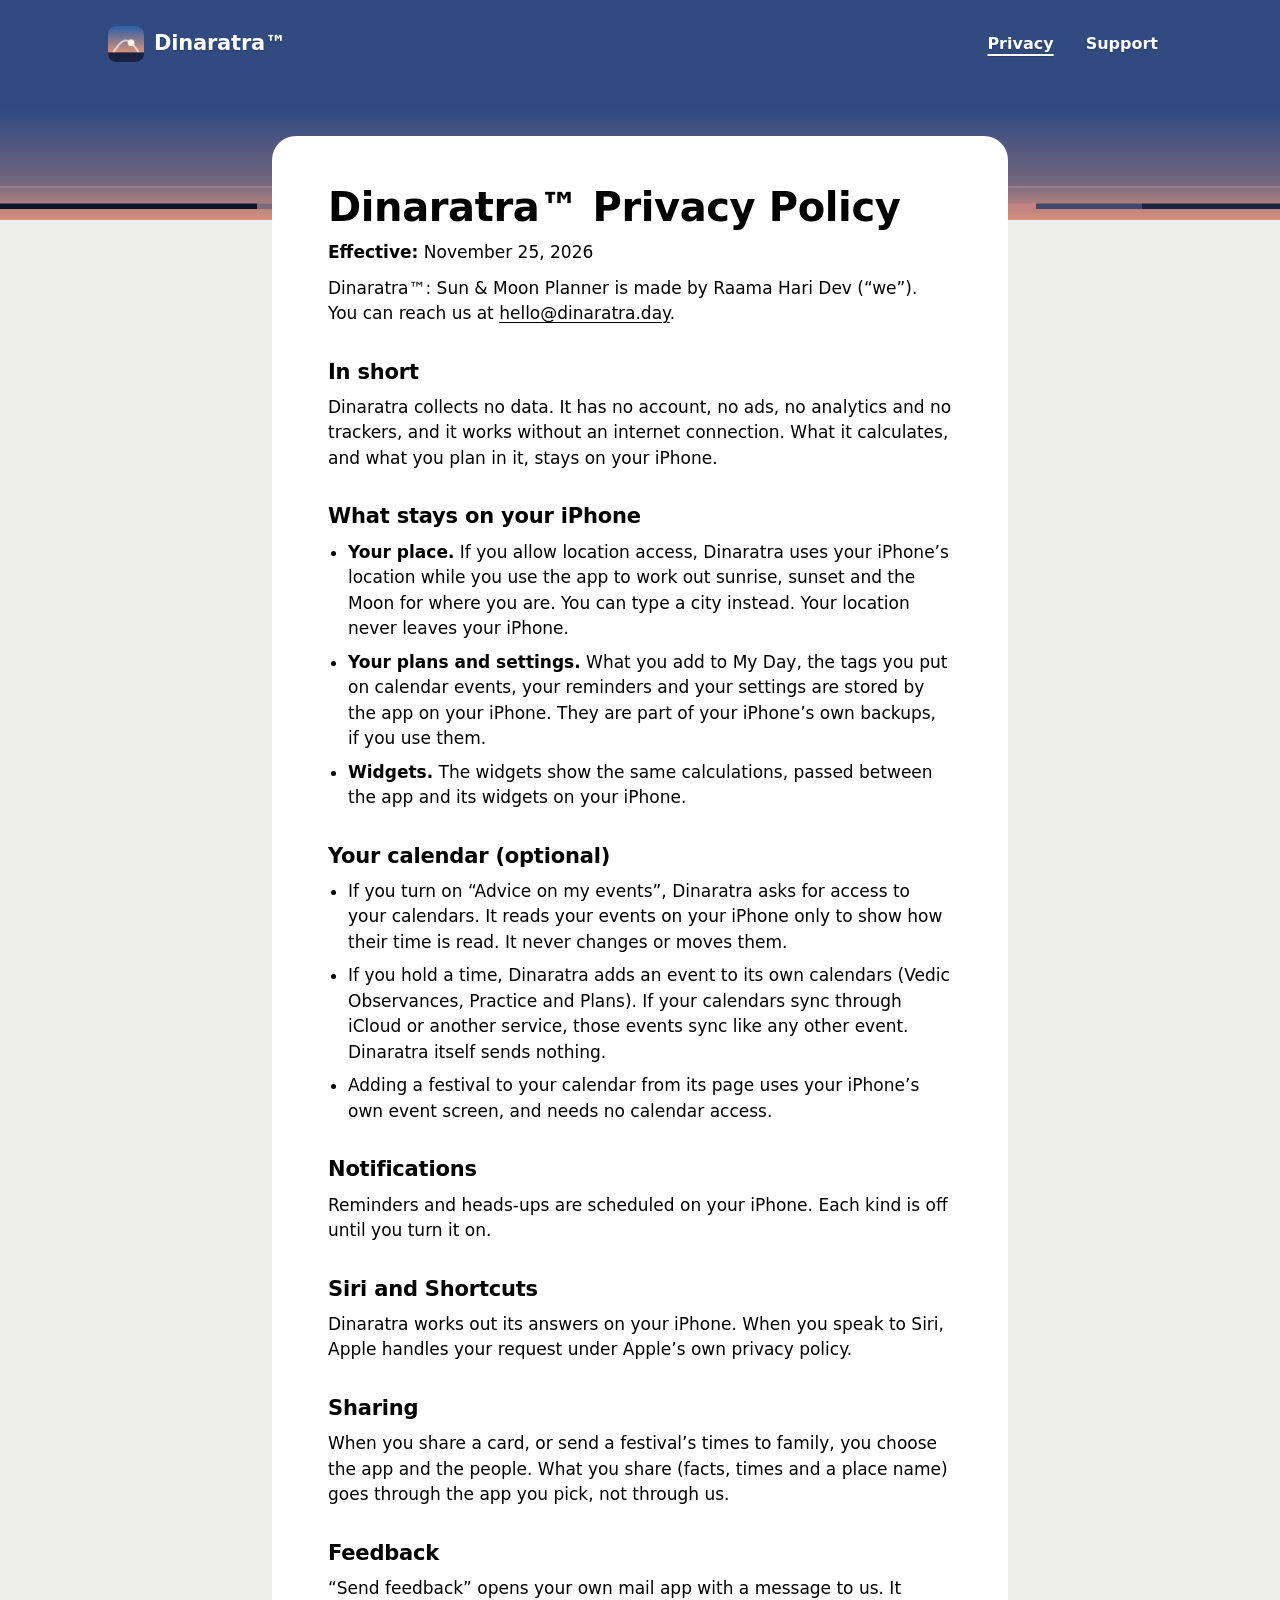
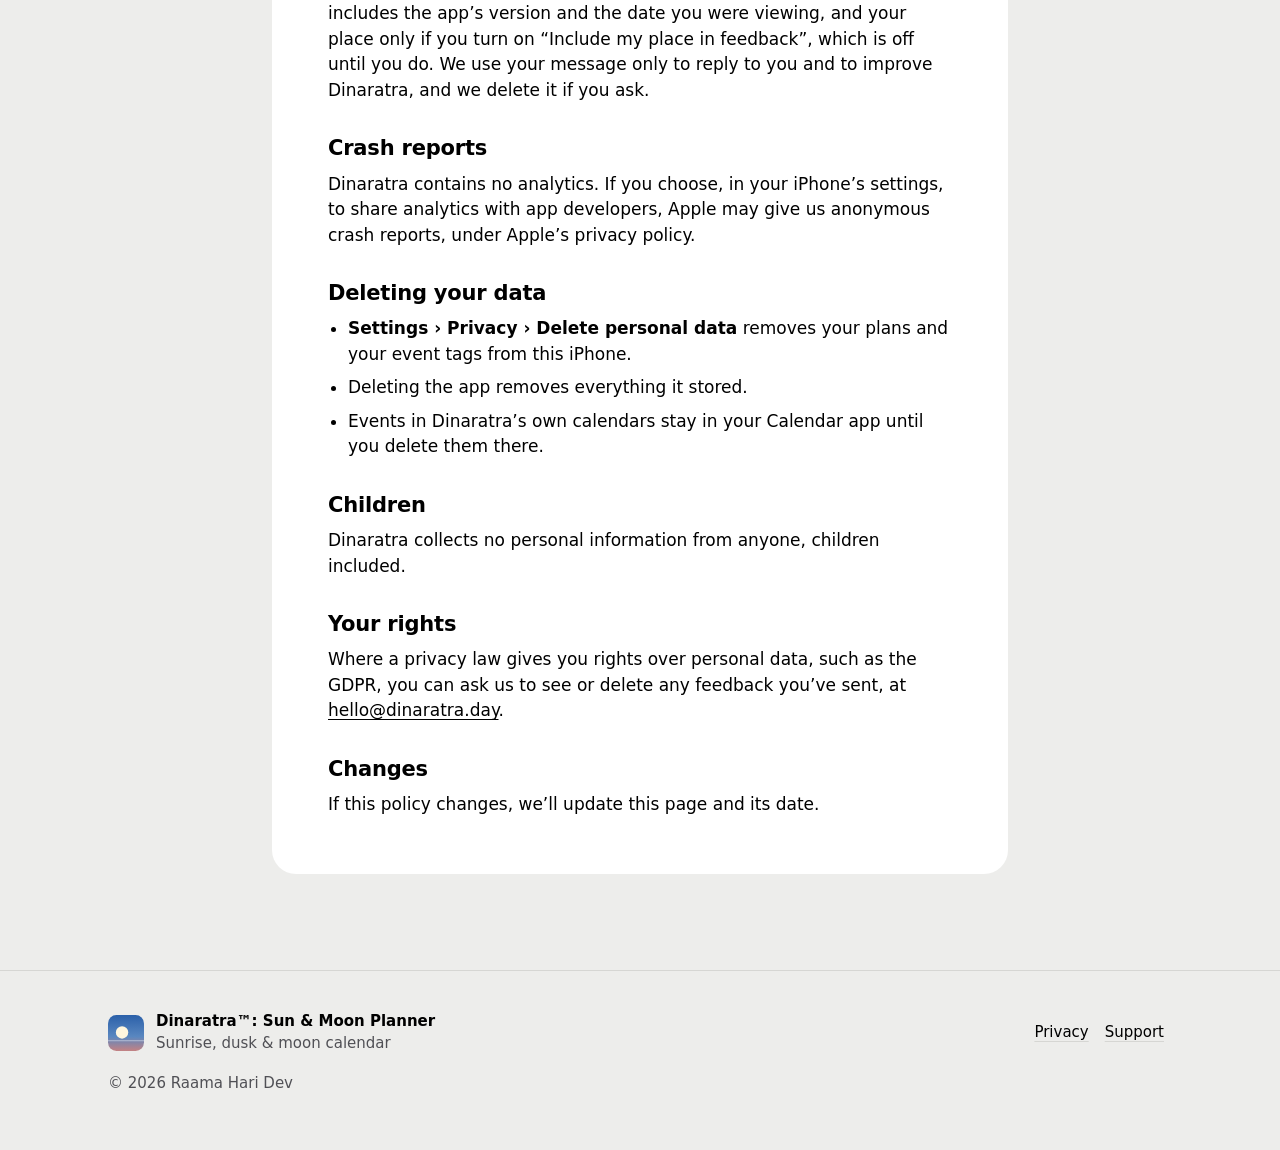
==== commit 7e48b959: "The tagline is "Sunrise, dusk & moon calendar" (the owner, 25 Nov) It matches the App Store subtitle" ====
--- a/privacy/index.html
+++ b/privacy/index.html
@@ -12,8 +12,8 @@
 <link rel="icon" href="/favicon.png" type="image/png">
 <link rel="apple-touch-icon" href="/apple-touch-icon.png">
 <meta property="og:title" content="Dinaratra™: Sun &amp; Moon Planner">
-<meta property="og:description" content="Sunrise, dusk &amp; lunar calendar">
-<meta property="og:image" content="https://dinaratra.day/og.png?v=3">
+<meta property="og:description" content="Sunrise, dusk &amp; moon calendar">
+<meta property="og:image" content="https://dinaratra.day/og.png?v=4">
 <meta property="og:url" content="https://dinaratra.day/">
 <link rel="stylesheet" href="/assets/site.css">
 </head>
@@ -45,7 +45,7 @@
 <h2>Your rights</h2>
 <p>Where a privacy law gives you rights over personal data, such as the GDPR, you can ask us to see or delete any feedback you’ve sent, at <a href="mailto:hello@dinaratra.day">hello@dinaratra.day</a>.</p>
 <h2>Changes</h2>
-<p>If this policy changes, we’ll update this page and its date.</p></article></main><footer class="ftr"><div class="wrap"><div class="ftr-brand"><svg class="icon" viewBox="0 0 64 64" aria-hidden="true" focusable="false"><defs><linearGradient id="igf" x1="0" y1="0" x2="0" y2="1"><stop offset="0" stop-color="#2B60A9"/><stop offset=".6" stop-color="#5987C0"/><stop offset="1" stop-color="#C48283"/></linearGradient></defs><rect width="64" height="64" rx="15" fill="url(#igf)"/><circle cx="25" cy="31" r="11" fill="#FFF6DE"/><rect x="0" y="45" width="64" height="1.6" fill="#FFFFFF" fill-opacity=".5"/></svg><div><p class="ftr-name">Dinaratra™: Sun &amp; Moon Planner</p><p class="ftr-sub">Sunrise, dusk &amp; lunar calendar</p></div></div><nav aria-label="Footer"><a href="/privacy/">Privacy</a><a href="/support/">Support</a></nav><p class="copy">© 2026 Raama Hari Dev</p></div></footer>
+<p>If this policy changes, we’ll update this page and its date.</p></article></main><footer class="ftr"><div class="wrap"><div class="ftr-brand"><svg class="icon" viewBox="0 0 64 64" aria-hidden="true" focusable="false"><defs><linearGradient id="igf" x1="0" y1="0" x2="0" y2="1"><stop offset="0" stop-color="#2B60A9"/><stop offset=".6" stop-color="#5987C0"/><stop offset="1" stop-color="#C48283"/></linearGradient></defs><rect width="64" height="64" rx="15" fill="url(#igf)"/><circle cx="25" cy="31" r="11" fill="#FFF6DE"/><rect x="0" y="45" width="64" height="1.6" fill="#FFFFFF" fill-opacity=".5"/></svg><div><p class="ftr-name">Dinaratra™: Sun &amp; Moon Planner</p><p class="ftr-sub">Sunrise, dusk &amp; moon calendar</p></div></div><nav aria-label="Footer"><a href="/privacy/">Privacy</a><a href="/support/">Support</a></nav><p class="copy">© 2026 Raama Hari Dev</p></div></footer>
 </div>
 </body>
 </html>
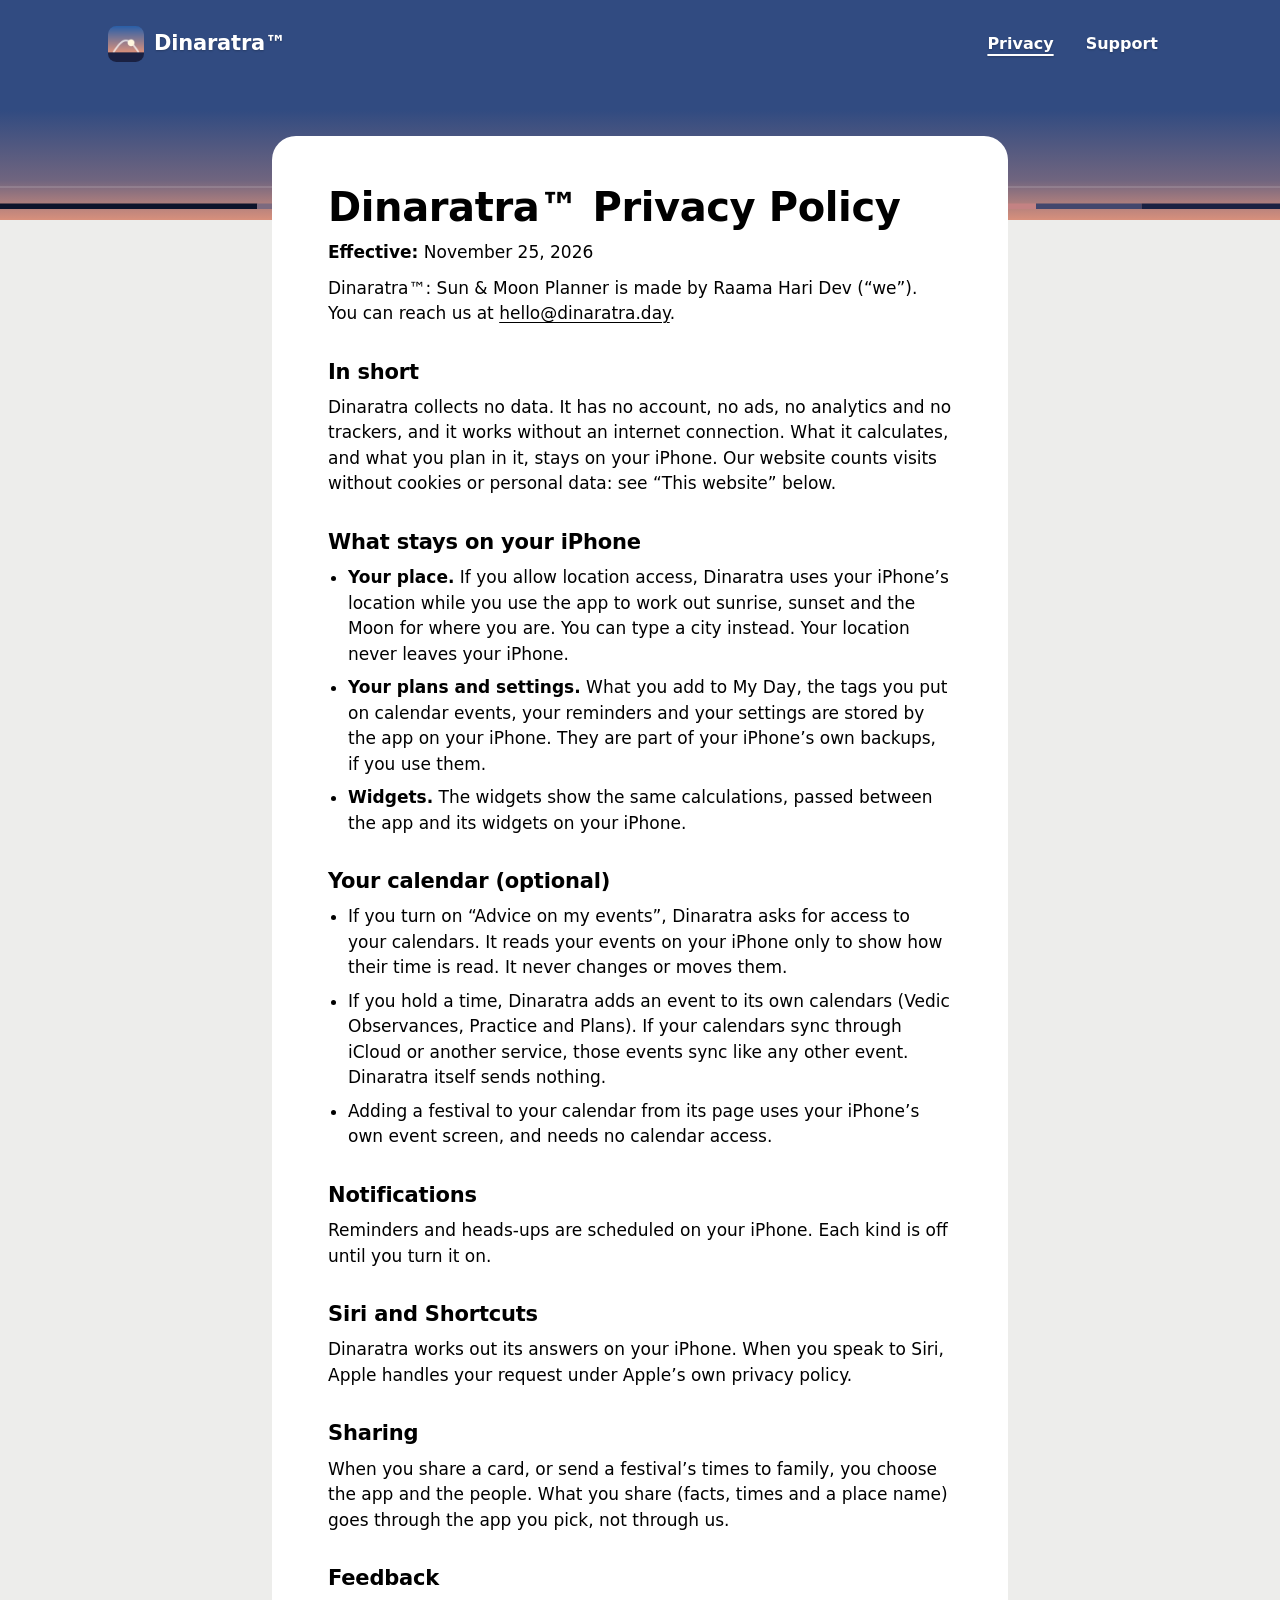
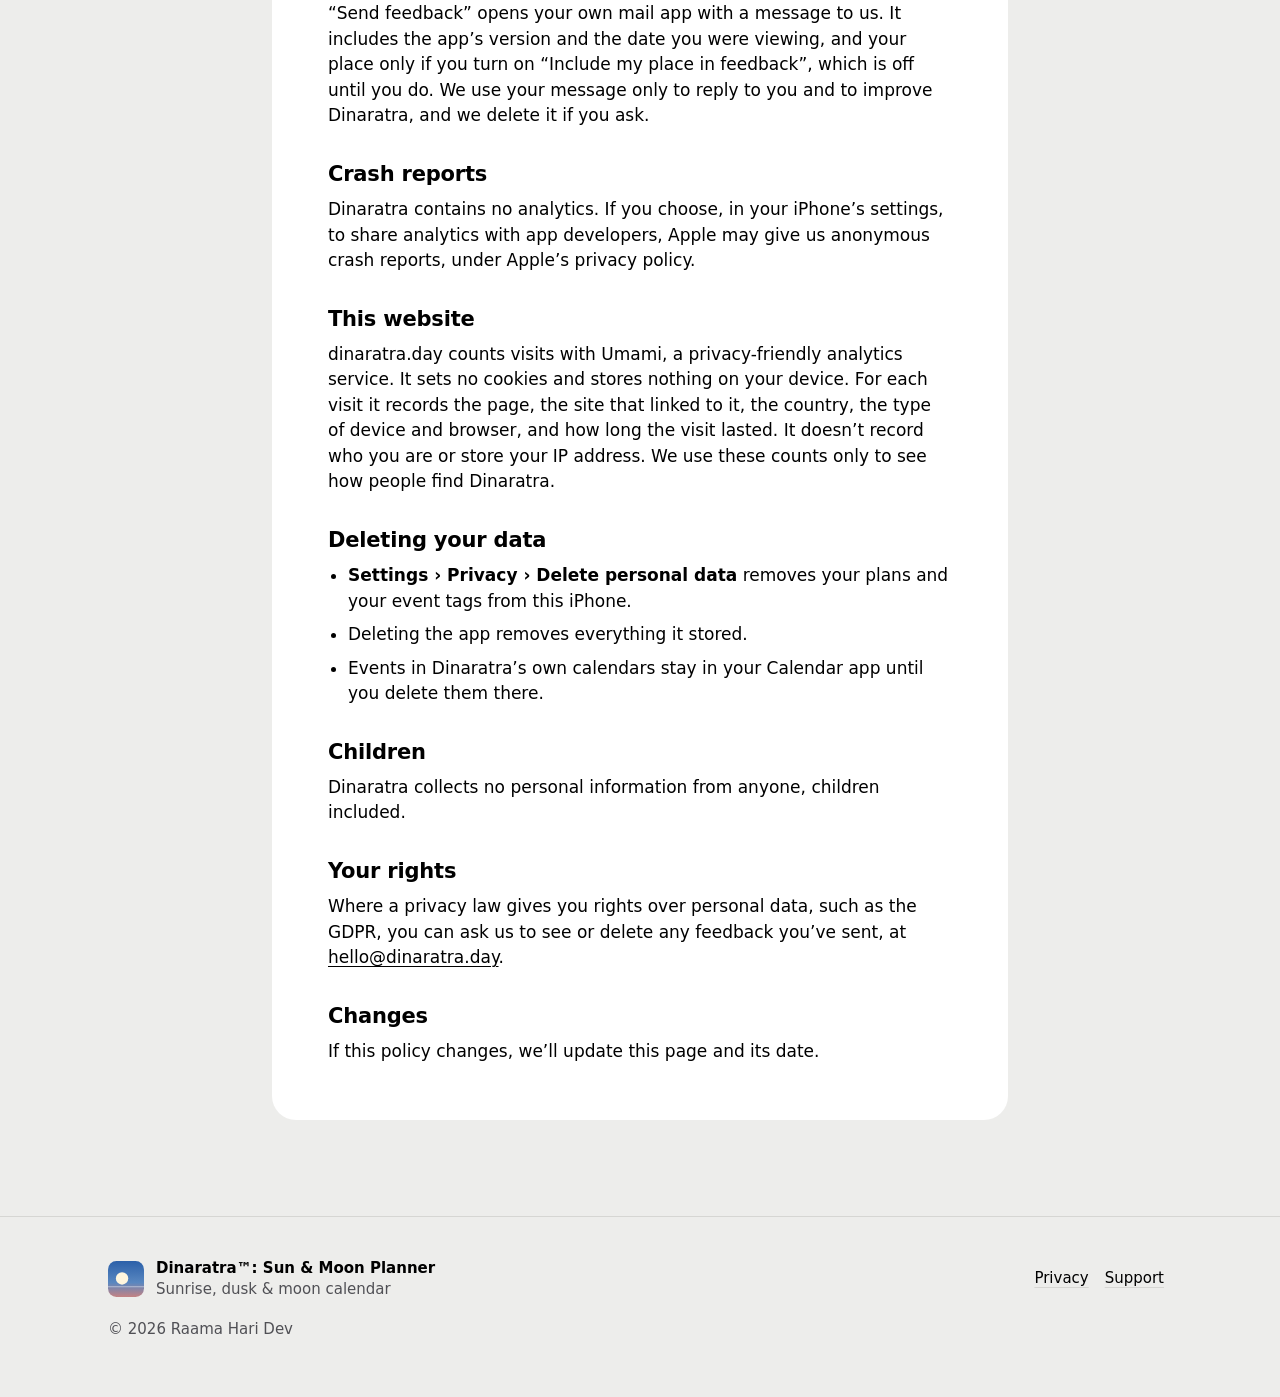
==== commit ea0b64d3: "Umami's cookieless visit counter on the three pages; the policy says so (D412) The owner asked to se" ====
--- a/privacy/index.html
+++ b/privacy/index.html
@@ -16,6 +16,7 @@
 <meta property="og:image" content="https://dinaratra.day/og.png?v=4">
 <meta property="og:url" content="https://dinaratra.day/">
 <link rel="stylesheet" href="/assets/site.css">
+<script defer src="https://cloud.umami.is/script.js" data-website-id="0ab1fafb-6b38-4adc-956d-b5922948f015"></script>
 </head>
 <body>
 <div class="site">
@@ -23,7 +24,7 @@
 <p><strong>Effective:</strong> <time datetime="2026-11-25">November 25, 2026</time></p>
 <p>Dinaratra™: Sun &amp; Moon Planner is made by Raama Hari Dev (“we”). You can reach us at <a href="mailto:hello@dinaratra.day">hello@dinaratra.day</a>.</p>
 <h2>In short</h2>
-<p>Dinaratra collects no data. It has no account, no ads, no analytics and no trackers, and it works without an internet connection. What it calculates, and what you plan in it, stays on your iPhone.</p>
+<p>Dinaratra collects no data. It has no account, no ads, no analytics and no trackers, and it works without an internet connection. What it calculates, and what you plan in it, stays on your iPhone. Our website counts visits without cookies or personal data: see “This website” below.</p>
 <h2>What stays on your iPhone</h2>
 <ul><li><strong>Your place.</strong> If you allow location access, Dinaratra uses your iPhone’s location while you use the app to work out sunrise, sunset and the Moon for where you are. You can type a city instead. Your location never leaves your iPhone.</li><li><strong>Your plans and settings.</strong> What you add to My Day, the tags you put on calendar events, your reminders and your settings are stored by the app on your iPhone. They are part of your iPhone’s own backups, if you use them.</li><li><strong>Widgets.</strong> The widgets show the same calculations, passed between the app and its widgets on your iPhone.</li></ul>
 <h2>Your calendar (optional)</h2>
@@ -38,6 +39,8 @@
 <p>“Send feedback” opens your own mail app with a message to us. It includes the app’s version and the date you were viewing, and your place only if you turn on “Include my place in feedback”, which is off until you do. We use your message only to reply to you and to improve Dinaratra, and we delete it if you ask.</p>
 <h2>Crash reports</h2>
 <p>Dinaratra contains no analytics. If you choose, in your iPhone’s settings, to share analytics with app developers, Apple may give us anonymous crash reports, under Apple’s privacy policy.</p>
+<h2>This website</h2>
+<p>dinaratra.day counts visits with Umami, a privacy-friendly analytics service. It sets no cookies and stores nothing on your device. For each visit it records the page, the site that linked to it, the country, the type of device and browser, and how long the visit lasted. It doesn’t record who you are or store your IP address. We use these counts only to see how people find Dinaratra.</p>
 <h2>Deleting your data</h2>
 <ul><li><strong>Settings › Privacy › Delete personal data</strong> removes your plans and your event tags from this iPhone.</li><li>Deleting the app removes everything it stored.</li><li>Events in Dinaratra’s own calendars stay in your Calendar app until you delete them there.</li></ul>
 <h2>Children</h2>
